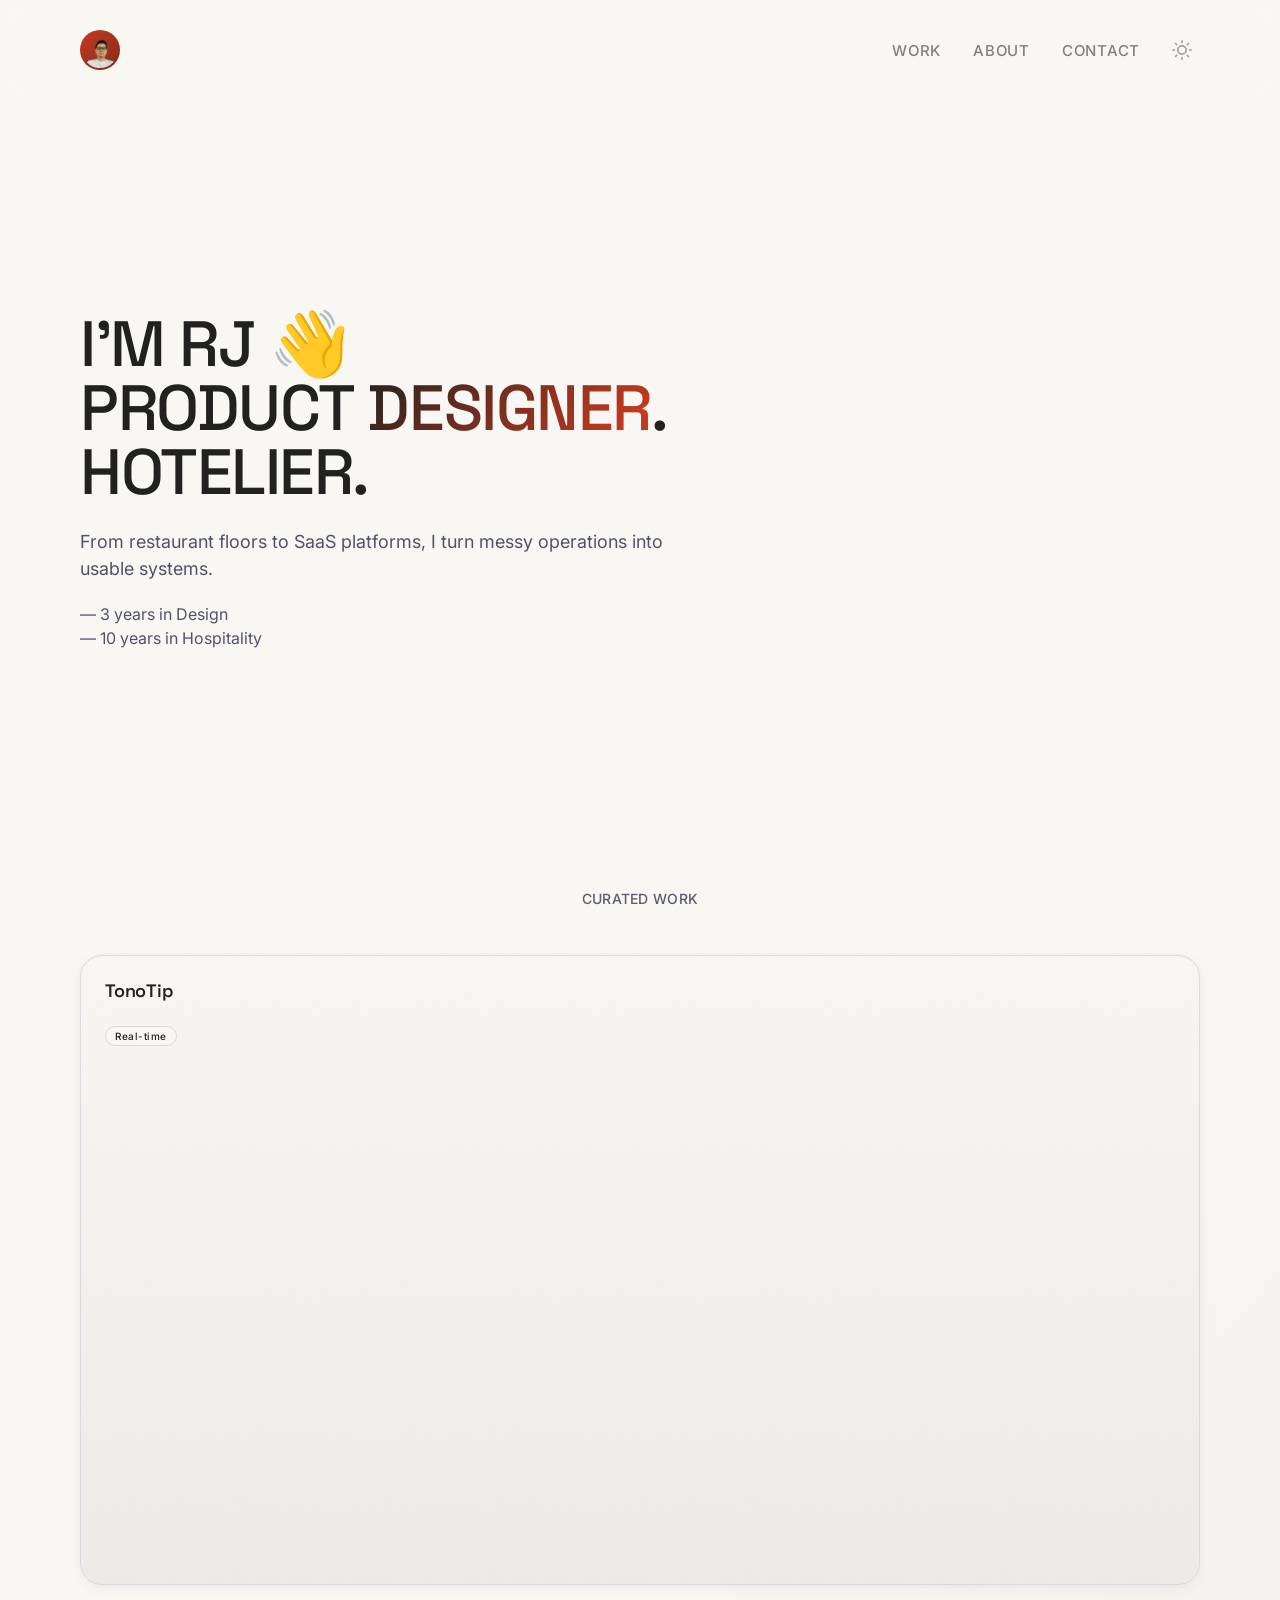
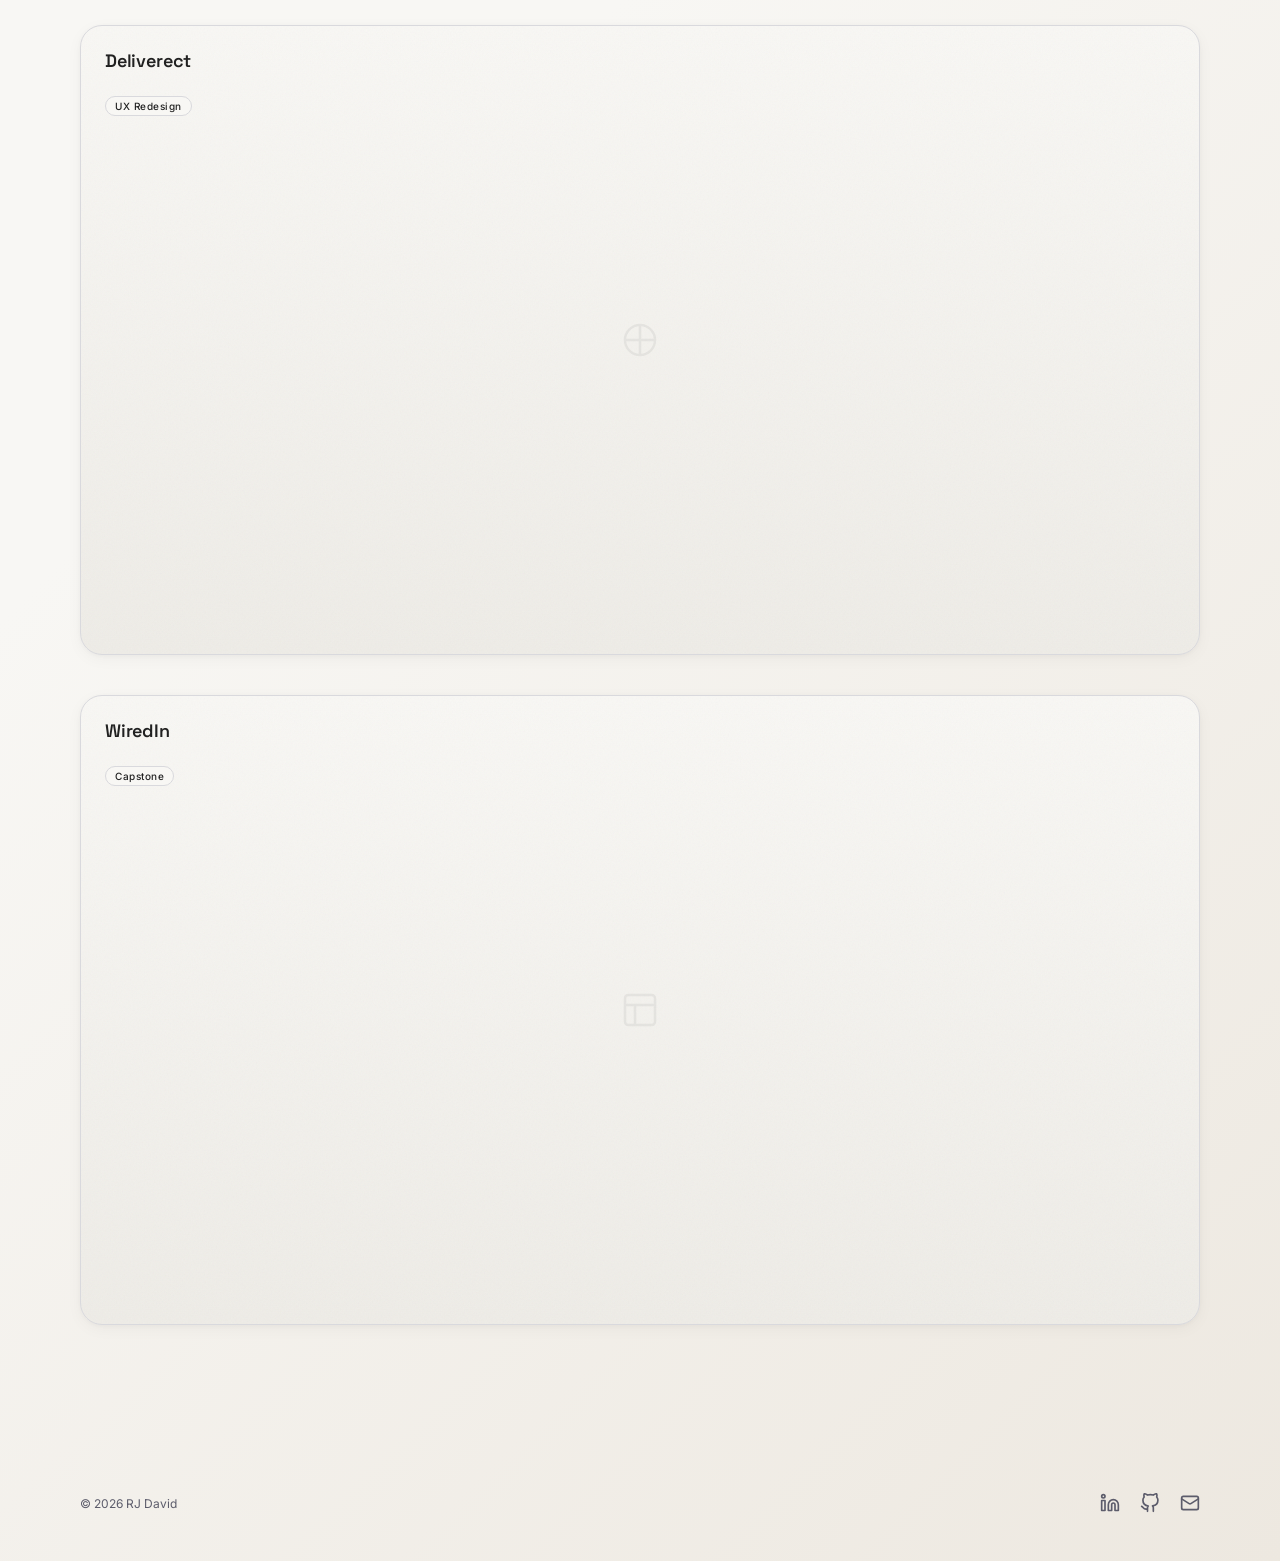
==== index.html @ 81f7de9e "Add hero supporting line, remove contact panel gradient" ====
<!doctype html>
<html lang="en">
<head>
  <meta charset="UTF-8">
  <meta name="viewport" content="width=device-width, initial-scale=1.0">
  <link rel="icon" href="favicon.svg" type="image/svg+xml">
  <title>RJ David — Product Designer</title>
  <link rel="preconnect" href="https://fonts.googleapis.com">
  <link href="https://fonts.googleapis.com/css2?family=Space+Grotesk:wght@400;500;700&family=Inter:wght@400;500;600&display=swap" rel="stylesheet">
  <link rel="stylesheet" href="styles.css">
</head>
<body>
  <div class="page-transition" id="pageTransition"></div>

  <nav>
    <a href="index.html" class="nav-avatar" aria-label="Home"><img src="Headshot2.png" alt="RJ David" class="avatar-img"></a>
    <div class="nav-right">
      <ul class="nav-links">
        <li><a href="#work">Work</a></li>
        <li><a href="about.html">About</a></li>
        <li><a href="contact.html">Contact</a></li>
      </ul>
      <button class="theme-toggle" aria-label="Toggle theme">
        <svg class="tt-sun" viewBox="0 0 24 24"><circle cx="12" cy="12" r="5"/><line x1="12" y1="1" x2="12" y2="3"/><line x1="12" y1="21" x2="12" y2="23"/><line x1="1" y1="12" x2="3" y2="12"/><line x1="21" y1="12" x2="23" y2="12"/><line x1="5.64" y1="5.64" x2="4.22" y2="4.22"/><line x1="18.36" y1="5.64" x2="19.78" y2="4.22"/><line x1="5.64" y1="18.36" x2="4.22" y2="19.78"/><line x1="18.36" y1="18.36" x2="19.78" y2="19.78"/></svg>
        <svg class="tt-moon" viewBox="0 0 24 24"><path d="M21 12.79A9 9 0 1 1 11.21 3 7 7 0 0 0 21 12.79z"/></svg>
      </button>
    </div>
  </nav>

  <section class="hero">
    <div class="hero-grid">
      <div class="hero-copy">
        <h1 class="hero-headline">I'm RJ 👋<br>Product <span class="anim-designer">Designer</span>.<br>Hotelier.</h1>
        <p class="hero-supporting">From restaurant floors to SaaS platforms, I turn messy operations into usable systems.</p>
        <p class="hero-sub">— 3 years in Design<br>— 10 years in Hospitality</p>
      </div>
    </div>
  </section>

  <section class="section" id="work">
    <div class="container">
      <p class="section-label reveal">Curated Work</p>
      <div class="projects-grid">
        <a href="tonotip.html" class="project-card">
          <div class="card-accent" style="background:#007aff;opacity:0"></div>
          <div class="card-image"></div>
          <div class="cs-content">
            <p class="cs-title">TonoTip</p>
            <p class="cs-desc">Real-time tipping system for restaurant staff. Digitized tip distribution for server assistants and bartenders.</p>
            <div class="cs-pills">
              <span class="cs-pill">Real-time</span>
            </div>
            <span class="card-stamp" style="color:#059669;border-color:#059669">🤖 Replaced manual calculations</span>
            <span class="card-stamp card-stamp-second">⚡ 3min shift setup</span>
            <span class="card-stamp" style="color:#c73a1d;border-color:#c73a1d">🔥 Used every shift</span>
          </div>
          <div class="cs-arrow">
            <svg viewBox="0 0 24 24"><line x1="7" y1="17" x2="17" y2="7"/><polyline points="7 7 17 7 17 17"/></svg>
          </div>
        </a>
        <a href="deliverect.html" class="project-card">
          <div class="card-accent" style="background:#c73a1d;opacity:0"></div>
          <div class="card-image"><svg viewBox="0 0 24 24" fill="none" stroke="currentColor" stroke-width="1.5"><path d="M12 3v18m-9-9h18"/><circle cx="12" cy="12" r="9"/></svg></div>
          <div class="cs-content">
            <p class="cs-title">Deliverect</p>
            <p class="cs-desc">Settings redesign for restaurant operators. Structured settings experience across multiple POS integrations.</p>
            <div class="cs-pills">
              <span class="cs-pill">UX Redesign</span>
            </div>
            <span class="card-stamp" style="color:#c73a1d;border-color:#c73a1d">⭐ +100% CSAT</span>
            <span class="card-stamp card-stamp-second">📐 40% fewer tickets</span>
          </div>
          <div class="cs-arrow">
            <svg viewBox="0 0 24 24"><line x1="7" y1="17" x2="17" y2="7"/><polyline points="7 7 17 7 17 17"/></svg>
          </div>
        </a>
        <a href="wiredin.html" class="project-card">
          <div class="card-accent" style="background:#003c33;opacity:0"></div>
          <div class="card-image"><svg viewBox="0 0 24 24" fill="none" stroke="currentColor" stroke-width="1.5"><rect x="3" y="3" width="18" height="18" rx="2"/><path d="M3 9h18M9 21V9"/></svg></div>
          <div class="cs-content">
            <p class="cs-title">WiredIn</p>
            <p class="cs-desc">Event planning platform for teams. Centralized planning across tasks, timelines, and stakeholders.</p>
            <div class="cs-pills">
              <span class="cs-pill">Capstone</span>
            </div>
            <span class="card-stamp" style="color:#c73a1d;border-color:#c73a1d">❤️ End-to-end design</span>
            <span class="card-stamp card-stamp-second">📅 60% faster planning</span>
          </div>
          <div class="cs-arrow">
            <svg viewBox="0 0 24 24"><line x1="7" y1="17" x2="17" y2="7"/><polyline points="7 7 17 7 17 17"/></svg>
          </div>
        </a>
      </div>
    </div>
  </section>

  <footer>
    <p class="footer-copy">© 2026 RJ David</p>
    <div class="footer-links">
      <a href="https://www.linkedin.com/in/rj-david/" target="_blank" aria-label="LinkedIn">
        <svg viewBox="0 0 24 24" fill="none" stroke="currentColor" stroke-width="2" stroke-linecap="round" stroke-linejoin="round"><path d="M16 8a6 6 0 0 1 6 6v7h-4v-7a2 2 0 0 0-2-2 2 2 0 0 0-2 2v7h-4v-7a6 6 0 0 1 6-6z"/><rect x="2" y="9" width="4" height="12"/><circle cx="4" cy="4" r="2"/></svg>
      </a>
      <a href="https://github.com/rjdavid23" target="_blank" aria-label="GitHub">
        <svg viewBox="0 0 24 24" fill="none" stroke="currentColor" stroke-width="2" stroke-linecap="round" stroke-linejoin="round"><path d="M9 19c-5 1.5-5-2.5-7-3m14 6v-3.87a3.37 3.37 0 0 0-.94-2.61c3.14-.35 6.44-1.54 6.44-7A5.44 5.44 0 0 0 20 4.77 5.07 5.07 0 0 0 19.91 1S18.73.65 16 2.48a13.38 13.38 0 0 0-7 0C6.27.65 5.09 1 5.09 1A5.07 5.07 0 0 0 5 4.77a5.44 5.44 0 0 0-1.5 3.78c0 5.42 3.3 6.61 6.44 7A3.37 3.37 0 0 0 9 18.13V22"/></svg>
      </a>
      <a href="mailto:rj.david@ymail.com" aria-label="Email">
        <svg viewBox="0 0 24 24" fill="none" stroke="currentColor" stroke-width="2" stroke-linecap="round" stroke-linejoin="round"><rect x="2" y="4" width="20" height="16" rx="2"/><path d="m22 7-8.97 5.7a1.94 1.94 0 0 1-2.06 0L2 7"/></svg>
      </a>
    </div>
  </footer>

  <script src="main.js"></script>
</body>
</html>
---- styles.css ----
*, *::before, *::after { box-sizing: border-box; margin: 0; padding: 0; }
:root {
  --primary: #17171c;
  --cohere-black: #0a0a0c;
  --ink: #212121;
  --canvas: #f8f7f4;
  --soft-stone: #eeece7;
  --pale-green: #edfce9;
  --hairline: #d9d9dd;
  --card-border: #f2f2f2;
  --muted: #5c5c6b;
  --slate: #525266;
  --body-muted: #4a4a5a;
  --coral: #c73a1d;
  --on-primary: #ffffff;
  --bg-gradient: linear-gradient(315deg, #ede8e0 0%, transparent 50%);
  --font-display: 'Space Grotesk', 'Inter', system-ui, sans-serif;
  --font-ui: 'Inter', system-ui, sans-serif;
}
[data-theme="dark"] {
  --primary: #e0e0e6;
  --ink: #e8e8ed;
  --canvas: #0d0d0f;
  --soft-stone: #1a1a1e;
  --pale-green: #0a1a14;
  --hairline: #2a2a2e;
  --card-border: #2a2a2e;
  --muted: #9c9cab;
  --slate: #8a8a9e;
  --body-muted: #a0a0b0;
  --coral: #ff5a3a;
  --on-primary: #0d0d0f;
  --bg-gradient: linear-gradient(315deg, #1a1a24 0%, transparent 50%);
}
html { scroll-behavior: smooth; }
body { font-family: var(--font-ui); background-color: var(--canvas); background-image: var(--bg-gradient); color: var(--ink); min-height: 100vh; -webkit-font-smoothing: antialiased; }
::selection { background: var(--primary); color: var(--on-primary); }
a { color: inherit; text-decoration: none; }

.page-transition { position: fixed; inset: 0; background: var(--cohere-black); z-index: 9999; transform: scaleY(0); transform-origin: center; pointer-events: none; }
.page-transition.active { animation: page-in 0.35s cubic-bezier(0.34, 1.56, 0.64, 1) forwards; }
@keyframes page-in { 0% { transform: scaleY(0); } 100% { transform: scaleY(1); } }
nav { position: fixed; top: 0; left: 0; right: 0; z-index: 100; height: 100px; display: flex; align-items: center; justify-content: space-between; padding: 0 80px; background: color-mix(in srgb, var(--canvas) 3%, transparent); backdrop-filter: blur(8px) saturate(180%); -webkit-backdrop-filter: blur(8px) saturate(180%); }
.nav-avatar { display: flex; align-items: center; justify-content: center; width: 40px; height: 40px; border-radius: 50%; background: linear-gradient(135deg, var(--coral), color-mix(in srgb, var(--coral) 60%, var(--primary))); line-height: 0; flex-shrink: 0; }
.avatar-img { width: 36px; height: 36px; border-radius: 50%; object-fit: cover; display: block; }
.nav-links { display: flex; gap: 32px; list-style: none; align-items: center; }
.nav-links a { font-size: 15px; font-weight: 500; color: var(--ink); opacity: 0.55; transition: opacity 0.2s; text-transform: uppercase; letter-spacing: 0.05em; }
.nav-links a:hover { opacity: 1; }
.nav-back { display: flex; align-items: center; gap: 8px; font-size: 14px; font-weight: 500; color: var(--muted); transition: color 0.2s; text-transform: uppercase; letter-spacing: 0.05em; }
.nav-back:hover { color: var(--ink); }
.nav-back svg { transition: transform 0.2s; }
.nav-back:hover svg { transform: translateX(-4px); }
.nav-right { display: flex; align-items: center; gap: 24px; margin-left: auto; }
.theme-toggle { display: flex; align-items: center; justify-content: center; width: 36px; height: 36px; border-radius: 50%; border: none; background: none; cursor: pointer; color: var(--ink); opacity: 0.4; transition: opacity 0.2s; flex-shrink: 0; position: relative; -webkit-tap-highlight-color: transparent; }
.theme-toggle:hover { opacity: 1; }
.theme-toggle:active { transform: scale(0.86); transition: transform 0.1s; }
.theme-toggle svg { position: absolute; width: 20px; height: 20px; stroke: currentColor; fill: none; stroke-width: 2; stroke-linecap: round; stroke-linejoin: round; }
.tt-sun { transition: opacity 0.4s ease, transform 0.5s cubic-bezier(0.34, 1.56, 0.64, 1); }
.tt-moon { transition: opacity 0.4s ease, transform 0.5s cubic-bezier(0.34, 1.56, 0.64, 1); }
.tt-sun { opacity: 1; transform: scale(1) rotate(0deg); }
.tt-moon { opacity: 0; transform: scale(0.4) rotate(90deg); }
[data-theme="dark"] .tt-sun { opacity: 0; transform: scale(0.4) rotate(-90deg); }
[data-theme="dark"] .tt-moon { opacity: 1; transform: scale(1) rotate(0deg); }

.hero { min-height: 90vh; display: flex; flex-direction: column; justify-content: flex-end; padding: 0 80px 80px; position: relative; }
.hero-grid { max-width: 1200px; }
.hero-copy { padding-bottom: 80px; text-align: left; }
.hero-headline { font-family: var(--font-display); font-size: clamp(40px, 6vw, 64px); font-weight: 500; line-height: 1; letter-spacing: -1.44px; text-transform: uppercase; }
.hero-sub { font-size: 16px; line-height: 1.5; color: var(--slate); margin-top: 20px; max-width: 560px; }
.hero-supporting { font-size: 18px; line-height: 1.5; color: var(--slate); margin-top: 24px; max-width: 600px; }
.anim-designer { background: linear-gradient(135deg, var(--ink) 0%, var(--coral) 50%, var(--ink) 100%); background-size: 200% auto; -webkit-background-clip: text; -webkit-text-fill-color: transparent; background-clip: text; animation: designer-shimmer 4s ease-in-out infinite; }
@keyframes designer-shimmer { 0%, 100% { background-position: 0% center; } 50% { background-position: 100% center; } }

.section { padding: 80px 80px 120px; scroll-margin-top: 100px; }
.section-label { font-size: 14px; font-weight: 500; color: var(--muted); text-transform: uppercase; letter-spacing: 0.28px; margin-bottom: 48px; text-align: center; }

.container { max-width: 1200px; margin: 0 auto; }

.projects-grid { display: grid; grid-template-columns: repeat(12, 1fr); gap: 40px; max-width: 1120px; margin: 0 auto; }
.project-card { grid-column: span 12; position: relative; border-radius: 22px; overflow: hidden; display: block; text-decoration: none; background: linear-gradient(180deg, var(--canvas) 0%, var(--soft-stone) 100%); border: 1.5px solid var(--hairline); aspect-ratio: 16 / 9; cursor: pointer; box-shadow: 0 4px 16px rgba(0,0,0,0.04), 0 1px 4px rgba(0,0,0,0.03); transition: transform 0.4s cubic-bezier(0.25, 0.46, 0.45, 0.94), box-shadow 0.4s ease; }
.project-card:hover { transform: translateY(-6px) rotate(-0.4deg); box-shadow: 0 20px 48px rgba(0,0,0,0.13); }
.project-card::before {
  content: '';
  position: absolute;
  inset: 0;
  background-image: url("data:image/svg+xml,%3Csvg viewBox='0 0 256 256' xmlns='http://www.w3.org/2000/svg'%3E%3Cfilter id='n'%3E%3CfeTurbulence type='fractalNoise' baseFrequency='0.65' numOctaves='3' stitchTiles='stitch'/%3E%3C/filter%3E%3Crect width='100%25' height='100%25' filter='url(%23n)'/%3E%3C/svg%3E");
  background-size: 256px 256px;
  opacity: 0.04;
  mix-blend-mode: multiply;
  pointer-events: none;
  z-index: 1;
}
.card-image { position: absolute; inset: 0; width: 100%; height: 100%; display: flex; align-items: center; justify-content: center; z-index: 0; }
.card-image svg { width: 40px; height: 40px; opacity: 0.06; color: var(--ink); }
.cs-content { position: absolute; top: 0; left: 0; right: 0; padding: 24px; z-index: 2; }
.cs-pills { display: flex; gap: 6px; flex-wrap: wrap; margin-bottom: 14px; }
.cs-pill { font-family: var(--font-ui); font-size: 10px; font-weight: 500; letter-spacing: 0.05em; padding: 3px 9px; border-radius: 20px; }
.cs-pill:first-child { background: var(--canvas); color: var(--ink); border: 1px solid var(--hairline); }
.cs-pill:not(:first-child) { background: var(--soft-stone); color: var(--slate); border: 1px solid var(--card-border); }
.cs-title { font-family: var(--font-display); font-size: 18px; font-weight: 600; color: var(--ink); line-height: 1.2; letter-spacing: -0.01em; margin-bottom: 10px; }
.cs-desc { font-family: var(--font-ui); font-size: 12px; font-weight: 400; color: var(--body-muted); line-height: 1.55; max-width: 92%; max-height: 0; overflow: hidden; opacity: 0; transition: max-height 0.4s ease, opacity 0.35s ease 0.05s; margin-bottom: 14px; }
.project-card:hover .cs-desc { max-height: 80px; opacity: 1; }
.cs-arrow { position: absolute; bottom: 18px; right: 18px; z-index: 2; width: 32px; height: 32px; border-radius: 50%; background: var(--canvas); border: 1px solid var(--hairline); display: flex; align-items: center; justify-content: center; opacity: 0; transform: scale(0.8) translateY(4px); transition: opacity 0.3s ease 0.1s, transform 0.3s ease 0.1s; }
.cs-arrow svg { width: 14px; height: 14px; stroke: var(--ink); fill: none; stroke-width: 2; stroke-linecap: round; stroke-linejoin: round; }
.project-card:hover .cs-arrow { opacity: 1; transform: scale(1) translateY(0); }

/* ═══ DINER HOVER EFFECTS ═══ */
.card-stamp {
  font-size: 13px; font-weight: 700; letter-spacing: 2px;
  text-transform: uppercase; padding: 4px 10px; border-radius: 3px;
  opacity: 0; pointer-events: none; display: block;
  border: 2px solid;
  font-family: var(--font-display);
  width: fit-content;
}
.card-stamp + .card-stamp {
  margin-top: 10px;
}
.project-card:hover .card-stamp {
  animation: slamStamp 0.5s cubic-bezier(0.22,1,0.36,1) forwards;
}
.project-card:hover .card-stamp + .card-stamp {
  animation-delay: 0.5s;
}
.project-card:hover .card-stamp + .card-stamp + .card-stamp {
  animation-delay: 1s;
}
.card-stamp-second {
  color: #007aff;
  border-color: #007aff;
}

@keyframes slamStamp {
  0% { transform: scale(3); opacity: 0; }
  50% { transform: scale(0.9); opacity: 1; }
  100% { transform: scale(1); opacity: 0.85; }
}

.card-accent {
  position: absolute; top: 0; left: 0;
  width: 5px; height: 100%;
  opacity: 0; z-index: 2;
  transition: opacity 0.35s ease;
  border-radius: 0 3px 3px 0;
}
.project-card:hover .card-accent { opacity: 1; }

.project-card:hover .cs-pill:first-child {
  animation: neonFlicker 0.8s ease-in-out 1;
}
@keyframes neonFlicker {
  0%, 100% { opacity: 1; }
  10% { opacity: 0.3; }
  20% { opacity: 1; text-shadow: 0 0 8px currentColor; }
  30% { opacity: 0.5; }
  50% { opacity: 1; text-shadow: 0 0 6px currentColor; }
  70% { opacity: 1; text-shadow: 0 0 12px currentColor; }
  90% { opacity: 0.4; }
}



.project-hero { padding: 120px 48px 64px; max-width: 1200px; margin: 0 auto; }
.eyebrow { font-size: 14px; font-weight: 500; color: var(--coral); text-transform: uppercase; letter-spacing: 0.28px; margin-bottom: 16px; }
.project-title { font-family: var(--font-display); font-size: clamp(40px, 5vw, 72px); font-weight: 500; line-height: 0.95; letter-spacing: -1.44px; }
.project-subtitle { font-size: 17px; color: var(--slate); max-width: 600px; margin-top: 20px; line-height: 1.6; }
.project-meta { display: flex; gap: 48px; margin-top: 48px; padding-top: 32px; border-top: 1px solid var(--hairline); }
.meta-item label { font-size: 11px; font-weight: 500; text-transform: uppercase; letter-spacing: 0.28px; color: var(--muted); display: block; margin-bottom: 4px; }
.meta-item span { font-size: 14px; font-weight: 500; }

.section-content { padding: 80px 48px; max-width: 1100px; margin: 0 auto; }
.content-block { display: grid; grid-template-columns: 1fr 2fr; gap: 48px; margin-bottom: 64px; }
.content-block .label { font-size: 14px; font-weight: 600; padding-top: 2px; }
.content-block p { font-size: 16px; line-height: 1.7; color: var(--body-muted); }
.content-block strong { color: var(--ink); font-weight: 500; }

.highlight-list { list-style: none; display: flex; flex-direction: column; gap: 12px; }
.highlight-list li { font-size: 15px; line-height: 1.6; color: var(--body-muted); padding-left: 20px; position: relative; }
.highlight-list li::before { content: ''; position: absolute; left: 0; top: 8px; width: 6px; height: 6px; background: var(--primary); border-radius: 50%; }

.screens-grid { display: grid; grid-template-columns: repeat(3, 1fr); gap: 8px; margin: 32px 0; }
.screens-grid.four-col { grid-template-columns: repeat(4, 1fr); }
.screen-card { aspect-ratio: 16/10; background: var(--soft-stone); border: 1px solid var(--card-border); display: flex; align-items: center; justify-content: center; color: var(--muted); font-size: 14px; font-weight: 500; transition: border-color 0.3s; }
.screen-card:hover { border-color: var(--ink); }

.comparison { display: grid; grid-template-columns: 1fr 1fr; gap: 8px; margin: 32px 0; }
.comparison-col { border: 1px solid var(--hairline); padding: 32px; border-radius: 8px; }
.comparison-col h3 { font-size: 12px; font-weight: 600; text-transform: uppercase; letter-spacing: 0.28px; margin-bottom: 16px; }
.comparison-col.before h3 { color: var(--muted); }
.comparison-col.after h3 { color: var(--ink); }
.comparison-col ul { list-style: none; display: flex; flex-direction: column; gap: 10px; }
.comparison-col li { font-size: 14px; color: var(--body-muted); line-height: 1.5; padding-left: 16px; position: relative; }
.comparison-col li::before { content: '\2014'; position: absolute; left: 0; color: var(--muted); }

.impact-grid { display: grid; grid-template-columns: repeat(4, 1fr); gap: 8px; margin: 32px 0; }
.impact-grid.three-col { grid-template-columns: repeat(3, 1fr); }
.impact-item { background: var(--soft-stone); padding: 32px 24px; text-align: center; }
.impact-item .number { font-size: 28px; font-weight: 700; color: var(--ink); margin-bottom: 4px; }
.impact-item .label { font-size: 12px; font-weight: 500; color: var(--muted); text-transform: uppercase; letter-spacing: 0.03em; }

.key-moment { background: var(--pale-green); border-left: 3px solid var(--primary); padding: 28px 32px; margin: 40px 0; }
.key-moment p { font-size: 17px; line-height: 1.6; color: var(--ink); font-style: italic; }

.nav-bottom { display: flex; justify-content: space-between; align-items: center; padding: 32px 48px; border-top: 1px solid var(--hairline); max-width: 1200px; margin: 0 auto; }
.nav-bottom a { font-size: 14px; font-weight: 500; color: var(--muted); transition: color 0.2s; }
.nav-bottom a:hover { color: var(--ink); }

footer { padding: 48px 80px; display: flex; align-items: center; justify-content: space-between; background: transparent; }
.footer-copy { font-size: 12px; font-weight: 400; color: var(--muted); }
.footer-links { display: flex; align-items: center; gap: 20px; }
.footer-links a { font-size: 14px; font-weight: 400; color: var(--muted); transition: color 0.2s; display: flex; }
.footer-links a:hover { color: var(--ink); }
.footer-links svg { width: 20px; height: 20px; }

.about-page { padding: 140px 48px 100px; max-width: 1200px; margin: 0 auto; }
.about-page-inner { max-width: 720px; }
.about-headline { font-family: var(--font-display); font-size: clamp(40px, 6vw, 64px); font-weight: 500; line-height: 0.95; letter-spacing: -1.44px; margin: 16px 0 32px; }
.about-body p { font-size: 18px; line-height: 1.6; color: var(--slate); margin-bottom: 20px; }

.contact-page { min-height: 100vh; padding: 140px 80px 80px; }
.contact-hero { max-width: 1200px; margin: 0 auto; display: grid; grid-template-columns: minmax(280px, 0.85fr) minmax(520px, 1.15fr); gap: 48px; align-items: center; }
.contact-copy { position: relative; }
.contact-title { font-family: var(--font-display); font-size: clamp(44px, 6vw, 76px); font-weight: 500; line-height: 0.92; letter-spacing: -1.8px; max-width: 640px; }
.contact-subtitle { font-size: 17px; line-height: 1.7; color: var(--slate); max-width: 560px; margin-top: 28px; }
.contact-actions { display: flex; flex-wrap: wrap; gap: 12px; margin-top: 32px; }
.contact-action-primary, .contact-action-secondary { display: inline-flex; align-items: center; justify-content: center; min-height: 44px; padding: 0 18px; border-radius: 999px; font-size: 13px; font-weight: 700; letter-spacing: 0.05em; text-transform: uppercase; transition: transform 0.2s, background 0.2s, color 0.2s, border-color 0.2s; }
.contact-action-primary { background: var(--ink); color: var(--canvas); border: 1px solid var(--ink); }
.contact-action-secondary { color: var(--ink); border: 1px solid var(--hairline); }
.contact-action-primary:hover, .contact-action-secondary:hover { transform: translateY(-2px); }
.contact-action-secondary:hover { border-color: var(--ink); }
.contact-panel { position: relative; min-width: 0; padding: 12px; border: 1px solid var(--hairline); border-radius: 28px; background: color-mix(in srgb, var(--canvas) 82%, transparent); box-shadow: 0 24px 80px rgba(0,0,0,0.09), 0 2px 10px rgba(0,0,0,0.04); overflow: hidden; }

.contact-panel-header { position: relative; z-index: 1; display: flex; justify-content: space-between; gap: 16px; padding: 12px 14px 18px; color: var(--muted); font-size: 12px; font-weight: 700; letter-spacing: 0.06em; text-transform: uppercase; }
.calendly-inline-widget { position: relative; z-index: 1; min-width: 320px; height: 700px; border-radius: 18px; overflow: hidden; background: var(--canvas); }

[data-theme="dark"] .contact-panel { box-shadow: 0 24px 80px rgba(0,0,0,0.45), inset 0 1px 0 rgba(255,255,255,0.05); }
[data-theme="dark"] .contact-action-primary { background: var(--ink); color: var(--canvas); }
[data-theme="dark"] .calendly-inline-widget { background: var(--soft-stone); }

.reveal { opacity: 0; transform: translateY(20px); transition: all 0.6s cubic-bezier(0.16, 1, 0.3, 1); }
.reveal.visible { opacity: 1; transform: translateY(0); }

/* ═══ SIDEBAR NAV ═══ */
.sidebar {
  position: fixed;
  top: 120px;
  left: 80px;
  width: 180px;
  background: color-mix(in srgb, var(--canvas) 65%, transparent);
  backdrop-filter: blur(20px) saturate(180%);
  -webkit-backdrop-filter: blur(20px) saturate(180%);
  border-radius: 14px;
  border: 1px solid color-mix(in srgb, var(--hairline) 60%, transparent);
  box-shadow: 0 8px 32px rgba(0,0,0,0.06), 0 1px 4px rgba(0,0,0,0.04);
  z-index: 50;
  display: flex;
  flex-direction: column;
  padding: 8px 0;
}
.sidebar-tabs {
  display: flex;
  flex-direction: column;
  gap: 4px;
  padding: 0 8px;
}
.tab-item {
  display: flex;
  align-items: center;
  gap: 10px;
  padding: 10px 12px;
  border: none;
  background: none;
  cursor: pointer;
  font-family: var(--font-ui);
  font-size: 13px;
  font-weight: 700;
  letter-spacing: 0.06em;
  text-transform: uppercase;
  color: var(--muted);
  transition: color 0.3s, background 0.2s;
  width: 100%;
  text-align: left;
  border-radius: 8px;
  -webkit-tap-highlight-color: transparent;
}
.tab-item:hover {
  color: var(--ink);
  background: var(--soft-stone);
}
.tab-item.active {
  color: var(--ink);
  background: var(--soft-stone);
}
.tab-dot {
  width: 6px;
  height: 6px;
  border-radius: 50%;
  background: transparent;
  flex-shrink: 0;
  transition: background 0.2s, opacity 0.2s;
  opacity: 0;
}
.tab-item.active .tab-dot {
  background: var(--coral);
  opacity: 1;
}

/* ═══ HAMBURGER ═══ */
.hamburger {
  display: none;
  position: fixed;
  top: 20px;
  right: 20px;
  z-index: 110;
  width: 36px;
  height: 36px;
  background: none;
  border: none;
  cursor: pointer;
  flex-direction: column;
  justify-content: center;
  align-items: center;
  gap: 5px;
  padding: 6px;
  -webkit-tap-highlight-color: transparent;
}
.hamburger span {
  display: block;
  width: 20px;
  height: 2px;
  background: var(--ink);
  border-radius: 2px;
  transition: transform 0.3s cubic-bezier(0.16, 1, 0.3, 1), opacity 0.2s;
  transform-origin: center;
}
.hamburger.open span:nth-child(1) {
  transform: translateY(7px) rotate(45deg);
}
.hamburger.open span:nth-child(2) {
  opacity: 0;
}
.hamburger.open span:nth-child(3) {
  transform: translateY(-7px) rotate(-45deg);
}

/* ═══ SIDEBAR OVERLAY ═══ */
.sidebar-overlay {
  display: none;
  position: fixed;
  inset: 0;
  background: rgba(0, 0, 0, 0.3);
  z-index: 49;
  opacity: 0;
  transition: opacity 0.3s;
  pointer-events: none;
}
.sidebar-overlay.open {
  opacity: 1;
  pointer-events: auto;
}

/* ═══ ABOUT CONTENT LAYOUT ═══ */
.about-content {
  margin-left: 284px;
}
.about-section {
  min-height: 100vh;
  display: flex;
  align-items: center;
  padding: 120px 80px;
  scroll-margin-top: 100px;
  opacity: 0.25;
  transition: opacity 0.35s cubic-bezier(0.16, 1, 0.3, 1);
}
.about-section.active {
  opacity: 1;
}
.about-section-inner {
  max-width: 960px;
  width: 100%;
  margin: 0 auto;
}
.section-headline {
  font-family: var(--font-display);
  font-size: clamp(40px, 6vw, 64px);
  font-weight: 500;
  line-height: 0.95;
  letter-spacing: -1.44px;
  margin: 16px 0 32px;
}

.expertise-pills {
  display: flex;
  flex-wrap: wrap;
  gap: 8px;
  margin: 28px 0 40px;
}
.expertise-pill {
  display: inline-flex;
  align-items: center;
  gap: 6px;
  min-height: 32px;
  padding: 0 11px;
  border: 1px solid var(--hairline);
  border-radius: 999px;
  background: color-mix(in srgb, var(--canvas) 72%, transparent);
  color: var(--ink);
  font-size: 11px;
  font-weight: 700;
  letter-spacing: 0.06em;
  text-transform: uppercase;
}
.expertise-pill-icon {
  width: 15px;
  height: 15px;
  flex-shrink: 0;
  fill: none;
  stroke: currentColor;
  stroke-width: 1.8;
  stroke-linecap: round;
  stroke-linejoin: round;
  opacity: 0.8;
}
.experience-stack {
  display: grid;
  gap: 18px;
  margin-top: 22px;
}
.experience-card,
.hospitality-card {
  border: 1px solid var(--hairline);
  border-radius: 18px;
  background: color-mix(in srgb, var(--canvas) 70%, transparent);
  padding: 24px;
}
.experience-topline {
  display: flex;
  align-items: flex-start;
  justify-content: space-between;
  gap: 24px;
  margin-bottom: 14px;
}
.experience-card h3,
.hospitality-card h3 {
  font-family: var(--font-display);
  font-size: 22px;
  font-weight: 600;
  line-height: 1.05;
  letter-spacing: -0.02em;
  color: var(--ink);
}
.experience-role {
  margin-top: 6px;
  font-size: 13px !important;
  line-height: 1.4 !important;
  color: var(--muted) !important;
  font-weight: 600;
}
.experience-date {
  flex-shrink: 0;
  color: var(--coral);
  font-size: 11px;
  font-weight: 800;
  letter-spacing: 0.06em;
  text-transform: uppercase;
  padding-top: 4px;
}
.experience-card > p,
.hospitality-card > p {
  font-size: 15px;
  line-height: 1.65;
  color: var(--body-muted);
}
.hospitality-card > p + p {
  margin-top: 12px;
}
.hospitality-card strong {
  color: var(--ink);
  font-weight: 700;
}
.hospitality-card {
  margin-top: 16px;
  margin-bottom: 22px;
  border-color: color-mix(in srgb, var(--coral) 35%, var(--hairline));
  background: linear-gradient(135deg, color-mix(in srgb, var(--coral) 8%, transparent), color-mix(in srgb, var(--canvas) 76%, transparent));
}
.experience-kicker {
  margin-bottom: 8px;
  color: var(--coral) !important;
  font-size: 11px !important;
  font-weight: 800;
  letter-spacing: 0.08em;
  line-height: 1.2 !important;
  text-transform: uppercase;
}

[data-theme="dark"] .expertise-pill,
[data-theme="dark"] .experience-card,
[data-theme="dark"] .hospitality-card {
  background: color-mix(in srgb, var(--soft-stone) 72%, transparent);
}

[data-theme="dark"] .project-card { box-shadow: 0 4px 16px rgba(0,0,0,0.25), 0 1px 4px rgba(0,0,0,0.15); }
[data-theme="dark"] .project-card:hover { box-shadow: 0 24px 64px rgba(255,255,255,0.06), 0 8px 24px rgba(255,255,255,0.03), inset 0 1px 0 rgba(255,255,255,0.06); filter: brightness(1.15); }
[data-theme="dark"] .project-card::before {
  mix-blend-mode: screen;
  opacity: 0.06;
}

/* ═══ HOBBY GRID ═══ */
.about-section-inner--wide {
  max-width: 960px;
}
.hobby-grid-wrapper {
  display: flex;
  gap: 40px;
  align-items: flex-start;
}
.hobby-photo-grid {
  display: flex;
  gap: 8px;
  flex-shrink: 0;
}
.hobby-col {
  display: flex;
  flex-direction: column;
  gap: 8px;
}
.hobby-col--offset1 {
  margin-top: 48px;
}
.hobby-col--offset2 {
  margin-top: 22px;
}
.hobby-card {
  border-radius: 12px;
  overflow: hidden;
  cursor: pointer;
  flex-shrink: 0;
  transition: opacity 0.4s ease;
  width: 130px;
  height: 140px;
}
.hobby-col--offset1 .hobby-card {
  width: 146px;
  height: 156px;
}
.hobby-col--offset2 .hobby-card {
  width: 136px;
  height: 146px;
}
.hobby-img {
  display: block;
  width: 100%;
  height: 100%;
  object-fit: cover;
  filter: grayscale(1) brightness(0.77);
  transition: filter 0.5s ease;
}
.hobby-card.is-hovered .hobby-img {
  filter: grayscale(0) brightness(1);
}
.hobby-card.is-dimmed {
  opacity: 0.6;
}

.hobby-list {
  display: flex;
  flex-direction: column;
  gap: 20px;
  padding-top: 4px;
  flex: 1;
  min-width: 0;
}
.hobby-row {
  display: flex;
  align-items: flex-start;
  gap: 12px;
  cursor: pointer;
  transition: opacity 0.3s ease;
}
.hobby-row.is-dimmed {
  opacity: 0.5;
}
.hobby-dot {
  width: 16px;
  height: 12px;
  border-radius: 5px;
  flex-shrink: 0;
  background: var(--muted);
  opacity: 0.25;
  transition: all 0.3s ease;
  margin-top: 4px;
}
.hobby-row.is-hovered .hobby-dot {
  background: var(--coral);
  opacity: 1;
  width: 20px;
}
.hobby-row-text {
  display: flex;
  flex-direction: column;
  gap: 2px;
}
.hobby-name {
  font-family: var(--font-display);
  font-size: 20px;
  font-weight: 600;
  line-height: 1.1;
  letter-spacing: -0.01em;
  color: var(--ink);
  transition: color 0.3s ease;
}
.hobby-desc {
  font-size: 13px;
  line-height: 1.4;
  color: var(--body-muted);
  font-weight: 400;
}

[data-theme="dark"] .hobby-card.is-hovered .hobby-img {
  filter: grayscale(0) brightness(1.15);
}

/* ═══ TOOL GRID ═══ */
.tool-grid {
  display: flex;
  flex-wrap: wrap;
  gap: 16px;
  margin-top: 32px;
}
.tool-card {
  display: flex;
  flex-direction: row;
  align-items: center;
  gap: 16px;
  width: 280px;
  height: 88px;
  padding: 0 20px;
  border-radius: 12px;
  background: transparent;
  font-size: 16px;
  font-weight: 600;
  color: var(--ink);
  transition: all 0.25s ease;
  cursor: default;
  text-align: center;
}
.tool-card:hover {
  transform: translateY(-6px) rotate(-0.4deg);
  box-shadow: 0 20px 48px rgba(0,0,0,0.13);
}
.tool-icon-bg {
  width: 64px;
  height: 64px;
  border-radius: 14px;
  display: flex;
  align-items: center;
  justify-content: center;
  flex-shrink: 0;
}
.tool-icon {
  width: 40px;
  height: 40px;
  flex-shrink: 0;
  display: block;
}
.tool-card:hover .tool-icon-bg {
  filter: brightness(1.15);
}

[data-theme="dark"] .tool-card:hover {
  box-shadow: 0 24px 64px rgba(255,255,255,0.06), 0 8px 24px rgba(255,255,255,0.03), inset 0 1px 0 rgba(255,255,255,0.06);
  filter: brightness(1.15);
}
[data-theme="dark"] .tool-card:hover .tool-icon-bg {
  filter: brightness(1.3);
}

@media (max-width: 768px) {
  .tool-grid {
    gap: 12px;
    justify-content: center;
  }
  .tool-card {
    width: 220px;
    height: 72px;
    font-size: 14px;
    gap: 12px;
    padding: 0 16px;
  }
  .tool-icon-bg {
    width: 48px;
    height: 48px;
    border-radius: 11px;
  }
  .tool-icon {
    width: 30px;
    height: 30px;
  }
}

@media (max-width: 480px) {
  .tool-grid {
    gap: 10px;
    justify-content: center;
  }
  .tool-card {
    width: 180px;
    height: 64px;
    font-size: 13px;
    gap: 10px;
    padding: 0 12px;
  }
  .tool-icon-bg {
    width: 40px;
    height: 40px;
    border-radius: 9px;
  }
  .tool-icon {
    width: 24px;
    height: 24px;
  }
  .tool-icon {
    width: 60px;
    height: 60px;
  }
}

@media (max-width: 1024px) {
  .hero-headline { font-size: clamp(48px, 6vw, 72px); }
  .impact-grid, .impact-grid.three-col { grid-template-columns: repeat(2, 1fr); }
}

@media (max-width: 768px) {
  nav { padding: 0 24px; }
  .nav-links { gap: 12px; }
  .nav-links a { font-size: 13px; }
  .announcement-bar { padding: 8px 24px; font-size: 11px; }
  .hero { padding: 0 24px 60px; }
  .hero-copy { padding-bottom: 40px; }
  .hero-headline { font-size: clamp(40px, 12vw, 56px); letter-spacing: -1.2px; }
  .hero-sub { max-width: 100%; }
  .section { padding: 80px 24px; }
  .section-label { margin-bottom: 32px; }
  .about-page { padding: 120px 24px 80px; }
  .about-body p { font-size: 17px; }
  .contact-page { padding: 120px 24px 56px; }
  .contact-hero { grid-template-columns: 1fr; gap: 32px; }
  .contact-title { font-size: clamp(40px, 12vw, 58px); letter-spacing: -1.2px; }
  .contact-subtitle { font-size: 16px; margin-top: 22px; }
  .contact-panel { border-radius: 22px; padding: 8px; }
  .contact-panel-header { padding: 10px 10px 14px; }
  .calendly-inline-widget { min-width: 0; height: 680px; border-radius: 16px; }
  footer { flex-direction: column; gap: 16px; text-align: center; padding: 24px 24px; }
  .project-hero { padding: 100px 24px 48px; }
  .project-title { font-size: clamp(32px, 8vw, 40px); }
  .project-subtitle { max-width: 100%; }
  .section-content { padding: 48px 24px; }
  .content-block { grid-template-columns: 1fr; gap: 12px; margin-bottom: 40px; }
  .screens-grid, .screens-grid.four-col { grid-template-columns: 1fr; }
  .comparison { grid-template-columns: 1fr; }
  .impact-grid, .impact-grid.three-col { grid-template-columns: repeat(2, 1fr); }
  .project-meta { flex-wrap: wrap; gap: 24px; }
  .nav-bottom { flex-direction: column; gap: 16px; text-align: center; padding: 24px; }
  .projects-grid { gap: 20px; }
  .cs-content { padding: 16px 20px 24px; }
  .cs-title { font-size: 16px; }
}

@media (max-width: 480px) {
  nav { padding: 0 16px; }
  .nav-links { gap: 8px; }
  .nav-links a { font-size: 11px; }
  .hero { padding: 0 16px 48px; }
  .hero-headline { font-size: clamp(32px, 14vw, 40px); }
  .hero-sub { font-size: 15px; }
  .section { padding: 60px 16px; }
  .about-page { padding: 100px 16px 60px; }
  .about-body p { font-size: 16px; }
  .contact-page { padding: 104px 16px 40px; }
  .contact-title { font-size: clamp(36px, 13vw, 46px); }
  .contact-actions { flex-direction: column; align-items: stretch; }
  .contact-action-primary, .contact-action-secondary { width: 100%; }
  .contact-panel-header { flex-direction: column; gap: 4px; }
  .calendly-inline-widget { height: 650px; }
  .project-hero { padding: 80px 16px 32px; }
  .section-content { padding: 32px 16px; }
  .impact-grid, .impact-grid.three-col { grid-template-columns: 1fr; }
  .nav-bottom { padding: 16px; }
  .nav-bottom a { font-size: 13px; }
  .projects-grid { gap: 16px; }
  footer { padding: 24px 16px; }
  .cs-content { padding: 12px 16px 24px; }
  .cs-title { font-size: 15px; }
}

/* ═══ SIDEBAR RESPONSIVE ═══ */
@media (max-width: 768px) {
  .sidebar {
    top: 0;
    left: 0;
    height: 100vh;
    border-radius: 0;
    box-shadow: none;
    padding: 100px 0 24px;
    transform: translateX(-100%);
    transition: transform 0.4s cubic-bezier(0.16, 1, 0.3, 1);
  }
  .sidebar.open {
    transform: translateX(0);
  }
  .sidebar-overlay {
    display: block;
  }
  .hamburger {
    display: flex;
  }
  .about-content {
    margin-left: 0;
  }
  .about-section {
    padding: 100px 24px 80px;
    min-height: 90vh;
  }
  #expertise.about-section {
    align-items: flex-start;
  }
  .expertise-pills {
    gap: 8px;
    margin: 24px 0 32px;
  }
  .expertise-pill {
    min-height: 32px;
    padding: 0 12px;
    font-size: 11px;
  }
  .experience-card,
  .hospitality-card {
    padding: 20px;
    border-radius: 16px;
  }
  .experience-topline {
    flex-direction: column;
    gap: 8px;
  }
  .experience-date {
    padding-top: 0;
  }
  .experience-card h3,
  .hospitality-card h3 {
    font-size: 20px;
  }
  .hobby-grid-wrapper {
    flex-direction: column;
    gap: 32px;
  }
  .hobby-photo-grid {
    overflow-x: auto;
    padding-bottom: 4px;
    -webkit-overflow-scrolling: touch;
  }
  .hobby-card,
  .hobby-col--offset1 .hobby-card,
  .hobby-col--offset2 .hobby-card {
    width: 100px;
    height: 110px;
  }
  .hobby-col--offset1 {
    margin-top: 32px;
  }
  .hobby-col--offset2 {
    margin-top: 14px;
  }
  .hobby-name {
    font-size: 17px;
  }
}
@media (max-width: 480px) {
  .about-section {
    padding: 80px 16px 60px;
  }
  .experience-card,
  .hospitality-card {
    padding: 18px;
  }
  .experience-card > p,
  .hospitality-card > p {
    font-size: 14px;
  }
  .hobby-card,
  .hobby-col--offset1 .hobby-card,
  .hobby-col--offset2 .hobby-card {
    width: 80px;
    height: 90px;
  }
  .hobby-col--offset1 {
    margin-top: 24px;
  }
  .hobby-col--offset2 {
    margin-top: 10px;
  }
  .hobby-name {
    font-size: 15px;
  }
  .hobby-desc {
    font-size: 11px;
  }
  .hobby-list {
    gap: 16px;
  }
}
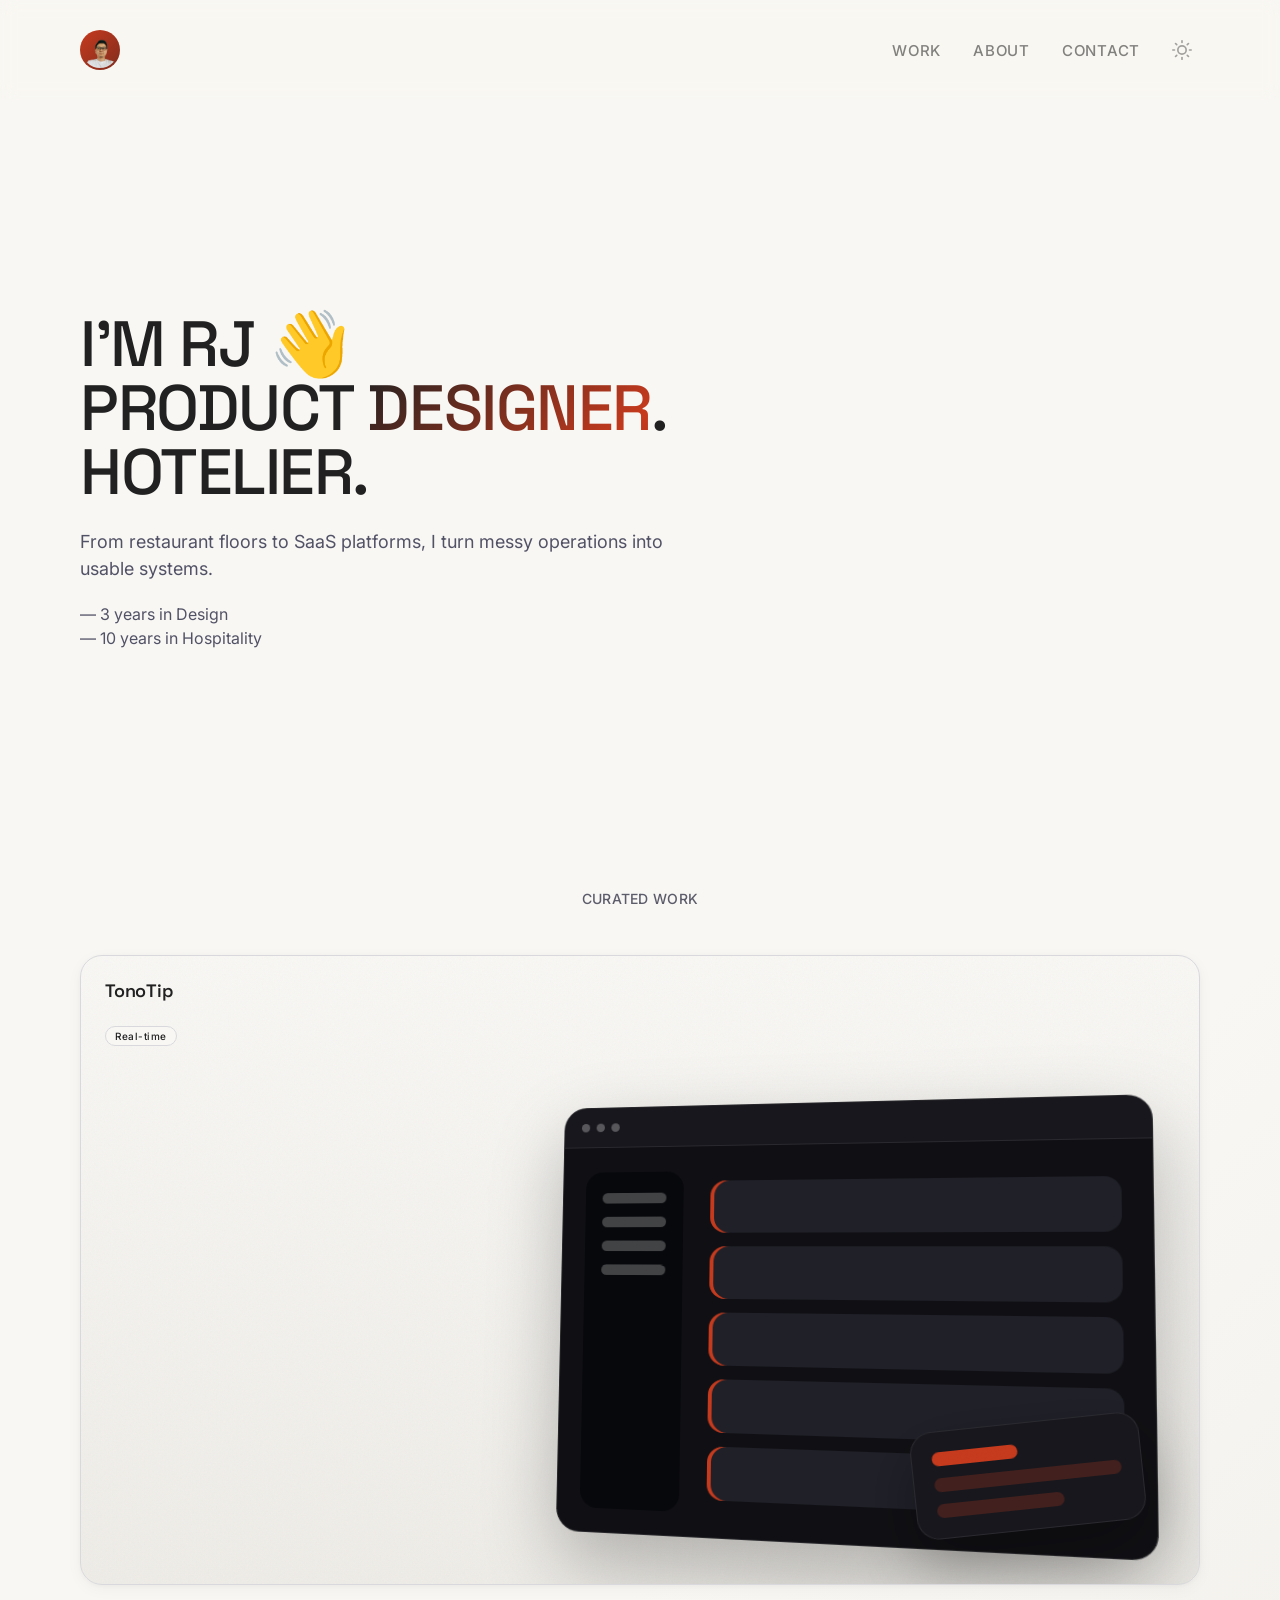
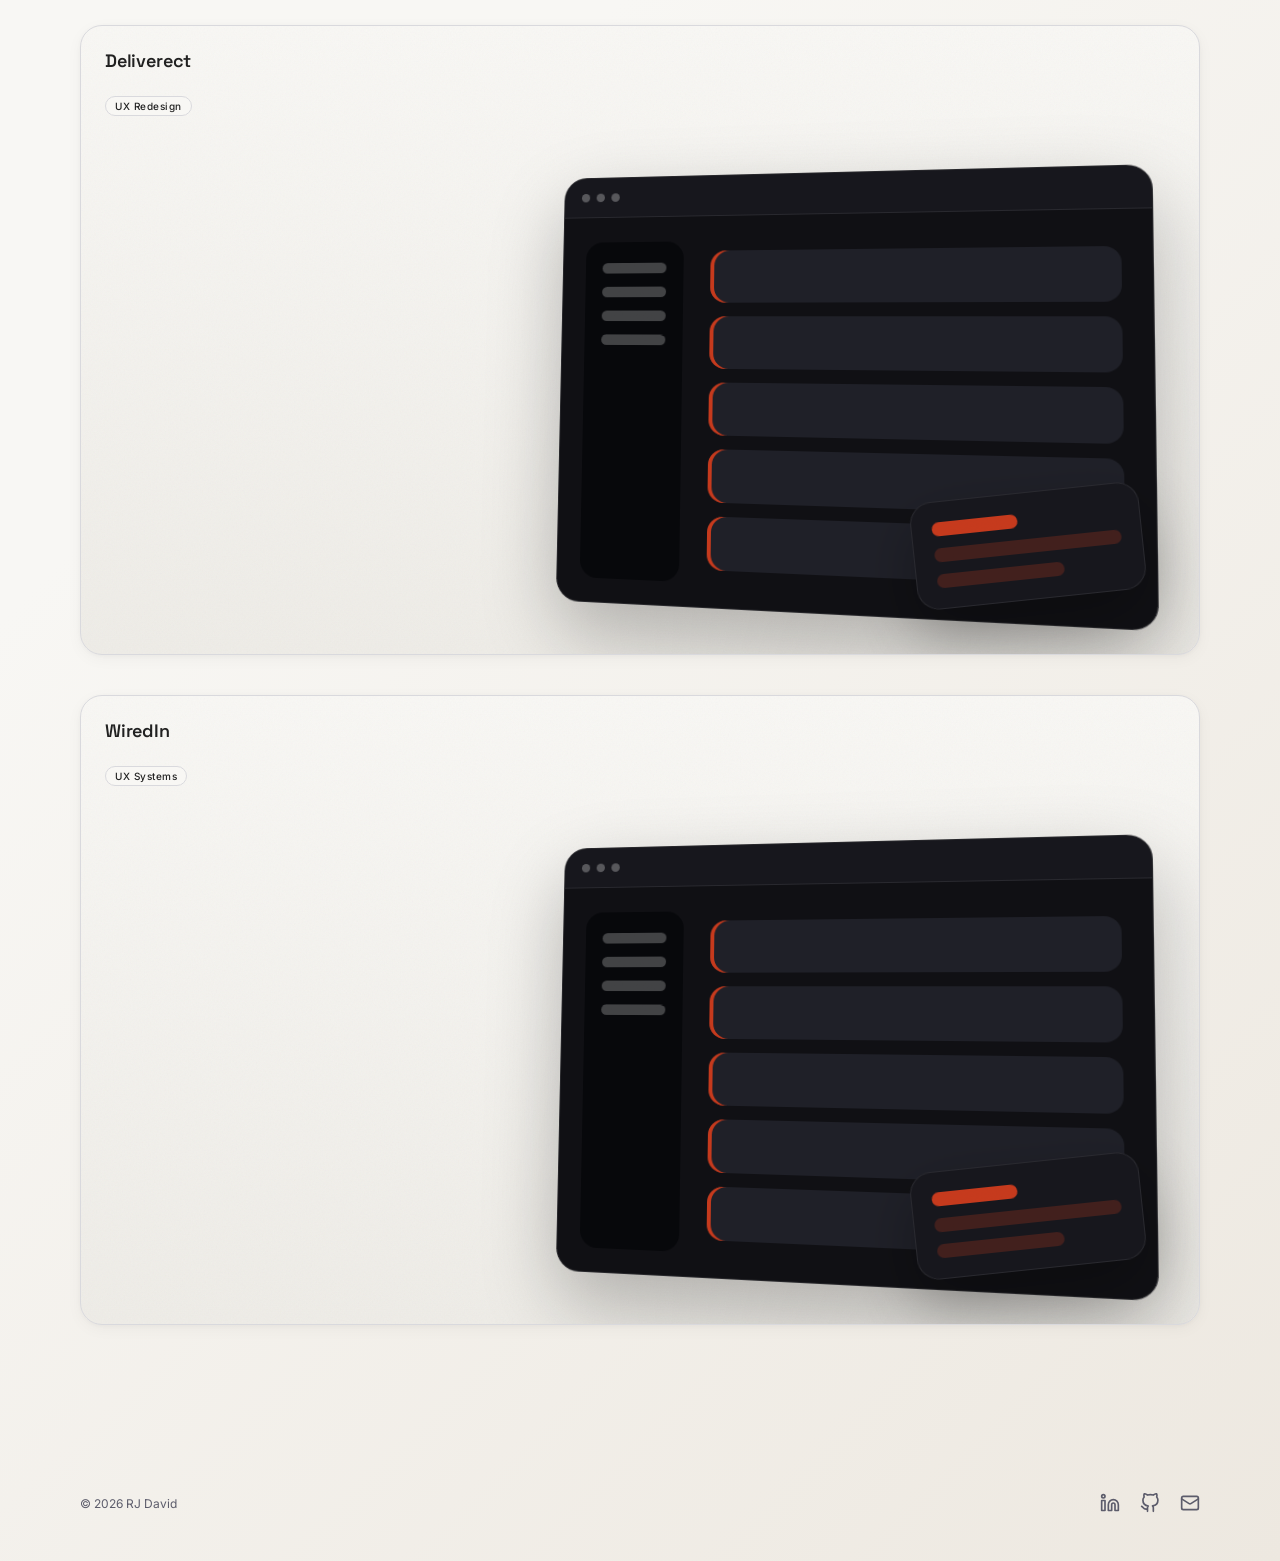
==== commit 4102c211: "Reframe WiredIn and unify project mockups" ====
--- a/index.html
+++ b/index.html
@@ -43,7 +43,18 @@
       <div class="projects-grid">
         <a href="tonotip.html" class="project-card">
           <div class="card-accent" style="background:#007aff;opacity:0"></div>
-          <div class="card-image"></div>
+          <div class="card-image mockup-stage mockup-deliverect" aria-hidden="true">
+            <div class="mockup-browser">
+              <div class="mockup-chrome"><span></span><span></span><span></span></div>
+              <div class="mockup-sidebar"><span></span><span></span><span></span><span></span></div>
+              <div class="mockup-settings">
+                <span></span><span></span><span></span><span></span><span></span>
+              </div>
+            </div>
+            <div class="mockup-floating-card">
+              <span></span><span></span><span></span>
+            </div>
+          </div>
           <div class="cs-content">
             <p class="cs-title">TonoTip</p>
             <p class="cs-desc">Real-time tipping system for restaurant staff. Digitized tip distribution for server assistants and bartenders.</p>
@@ -60,7 +71,18 @@
         </a>
         <a href="deliverect.html" class="project-card">
           <div class="card-accent" style="background:#c73a1d;opacity:0"></div>
-          <div class="card-image"><svg viewBox="0 0 24 24" fill="none" stroke="currentColor" stroke-width="1.5"><path d="M12 3v18m-9-9h18"/><circle cx="12" cy="12" r="9"/></svg></div>
+          <div class="card-image mockup-stage mockup-deliverect" aria-hidden="true">
+            <div class="mockup-browser">
+              <div class="mockup-chrome"><span></span><span></span><span></span></div>
+              <div class="mockup-sidebar"><span></span><span></span><span></span><span></span></div>
+              <div class="mockup-settings">
+                <span></span><span></span><span></span><span></span><span></span>
+              </div>
+            </div>
+            <div class="mockup-floating-card">
+              <span></span><span></span><span></span>
+            </div>
+          </div>
           <div class="cs-content">
             <p class="cs-title">Deliverect</p>
             <p class="cs-desc">Settings redesign for restaurant operators. Structured settings experience across multiple POS integrations.</p>
@@ -76,15 +98,27 @@
         </a>
         <a href="wiredin.html" class="project-card">
           <div class="card-accent" style="background:#003c33;opacity:0"></div>
-          <div class="card-image"><svg viewBox="0 0 24 24" fill="none" stroke="currentColor" stroke-width="1.5"><rect x="3" y="3" width="18" height="18" rx="2"/><path d="M3 9h18M9 21V9"/></svg></div>
+          <div class="card-image mockup-stage mockup-deliverect" aria-hidden="true">
+            <div class="mockup-browser">
+              <div class="mockup-chrome"><span></span><span></span><span></span></div>
+              <div class="mockup-sidebar"><span></span><span></span><span></span><span></span></div>
+              <div class="mockup-settings">
+                <span></span><span></span><span></span><span></span><span></span>
+              </div>
+            </div>
+            <div class="mockup-floating-card">
+              <span></span><span></span><span></span>
+            </div>
+          </div>
           <div class="cs-content">
             <p class="cs-title">WiredIn</p>
-            <p class="cs-desc">Event planning platform for teams. Centralized planning across tasks, timelines, and stakeholders.</p>
+            <p class="cs-desc">UX systems project exploring productivity, coordination, and interruptions across fragmented workflows.</p>
             <div class="cs-pills">
-              <span class="cs-pill">Capstone</span>
+              <span class="cs-pill">UX Systems</span>
             </div>
-            <span class="card-stamp" style="color:#c73a1d;border-color:#c73a1d">❤️ End-to-end design</span>
-            <span class="card-stamp card-stamp-second">📅 60% faster planning</span>
+            <span class="card-stamp" style="color:#c73a1d;border-color:#c73a1d">Research-driven UX</span>
+            <span class="card-stamp card-stamp-second">Workflow systems</span>
+            <span class="card-stamp" style="color:#003c33;border-color:#003c33">IA + journey mapping</span>
           </div>
           <div class="cs-arrow">
             <svg viewBox="0 0 24 24"><line x1="7" y1="17" x2="17" y2="7"/><polyline points="7 7 17 7 17 17"/></svg>
--- a/styles.css
+++ b/styles.css
@@ -92,6 +92,20 @@
 }
 .card-image { position: absolute; inset: 0; width: 100%; height: 100%; display: flex; align-items: center; justify-content: center; z-index: 0; }
 .card-image svg { width: 40px; height: 40px; opacity: 0.06; color: var(--ink); }
+.mockup-stage { justify-content: flex-end; align-items: flex-end; padding: 72px 64px 42px 42%; perspective: 1100px; }
+.mockup-browser { position: relative; width: min(620px, 56vw); aspect-ratio: 1.32; border-radius: 24px; background: #101014; border: 1px solid rgba(255,255,255,0.1); box-shadow: 0 32px 80px rgba(0,0,0,0.26), inset 0 1px 0 rgba(255,255,255,0.08); overflow: hidden; transform: rotateX(4deg) rotateY(-11deg) rotateZ(1deg); transition: transform 0.5s cubic-bezier(0.16, 1, 0.3, 1); }
+.project-card:hover .mockup-browser { transform: rotateX(2deg) rotateY(-7deg) rotateZ(0deg) translateY(-10px); }
+.mockup-chrome { height: 42px; display: flex; gap: 7px; align-items: center; padding: 0 18px; background: #17171d; border-bottom: 1px solid rgba(255,255,255,0.08); }
+.mockup-chrome span { width: 9px; height: 9px; border-radius: 50%; background: rgba(255,255,255,0.28); }
+.mockup-sidebar { position: absolute; top: 68px; left: 24px; bottom: 24px; width: 104px; border-radius: 18px; background: #07080b; padding: 22px 18px; display: grid; align-content: start; gap: 14px; }
+.mockup-sidebar span { height: 11px; border-radius: 999px; background: rgba(255,255,255,0.24); }
+.mockup-settings { position: absolute; top: 78px; left: 156px; right: 28px; display: grid; gap: 14px; }
+.mockup-settings span { height: 54px; border-radius: 16px; background: #1f2028; box-shadow: inset 4px 0 0 var(--coral); }
+.mockup-floating-card { position: absolute; right: 56px; bottom: 54px; width: 230px; padding: 20px; border-radius: 22px; background: #17171d; border: 1px solid rgba(255,255,255,0.08); box-shadow: 0 24px 60px rgba(0,0,0,0.3); transform: rotateZ(-6deg); display: grid; gap: 12px; transition: transform 0.5s cubic-bezier(0.16, 1, 0.3, 1); }
+.project-card:hover .mockup-floating-card { transform: rotateZ(-3deg) translateY(-12px); }
+.mockup-floating-card span { height: 14px; border-radius: 999px; background: color-mix(in srgb, var(--coral) 24%, transparent); }
+.mockup-floating-card span:first-child { width: 46%; background: var(--coral); }
+.mockup-floating-card span:last-child { width: 68%; }
 .cs-content { position: absolute; top: 0; left: 0; right: 0; padding: 24px; z-index: 2; }
 .cs-pills { display: flex; gap: 6px; flex-wrap: wrap; margin-bottom: 14px; }
 .cs-pill { font-family: var(--font-ui); font-size: 10px; font-weight: 500; letter-spacing: 0.05em; padding: 3px 9px; border-radius: 20px; }
@@ -764,6 +778,10 @@
   .project-meta { flex-wrap: wrap; gap: 24px; }
   .nav-bottom { flex-direction: column; gap: 16px; text-align: center; padding: 24px; }
   .projects-grid { gap: 20px; }
+  .project-card { aspect-ratio: 4 / 5; border-radius: 22px; }
+  .mockup-stage { align-items: flex-end; justify-content: center; padding: 180px 18px 28px; }
+  .mockup-browser { width: min(560px, 92vw); border-radius: 20px; transform: rotateX(3deg) rotateY(-5deg) rotateZ(1deg); }
+  .mockup-floating-card { right: 24px; bottom: 34px; width: 190px; }
   .cs-content { padding: 16px 20px 24px; }
   .cs-title { font-size: 16px; }
 }
@@ -790,6 +808,13 @@
   .nav-bottom { padding: 16px; }
   .nav-bottom a { font-size: 13px; }
   .projects-grid { gap: 16px; }
+  .project-card { aspect-ratio: 3 / 4; }
+  .mockup-stage { padding: 170px 12px 24px; }
+  .mockup-browser { width: 108vw; min-width: 360px; }
+  .mockup-sidebar { width: 78px; left: 18px; }
+  .mockup-settings { left: 112px; right: 18px; }
+  .mockup-settings span { height: 44px; }
+  .mockup-floating-card { width: 160px; right: 16px; }
   footer { padding: 24px 16px; }
   .cs-content { padding: 12px 16px 24px; }
   .cs-title { font-size: 15px; }
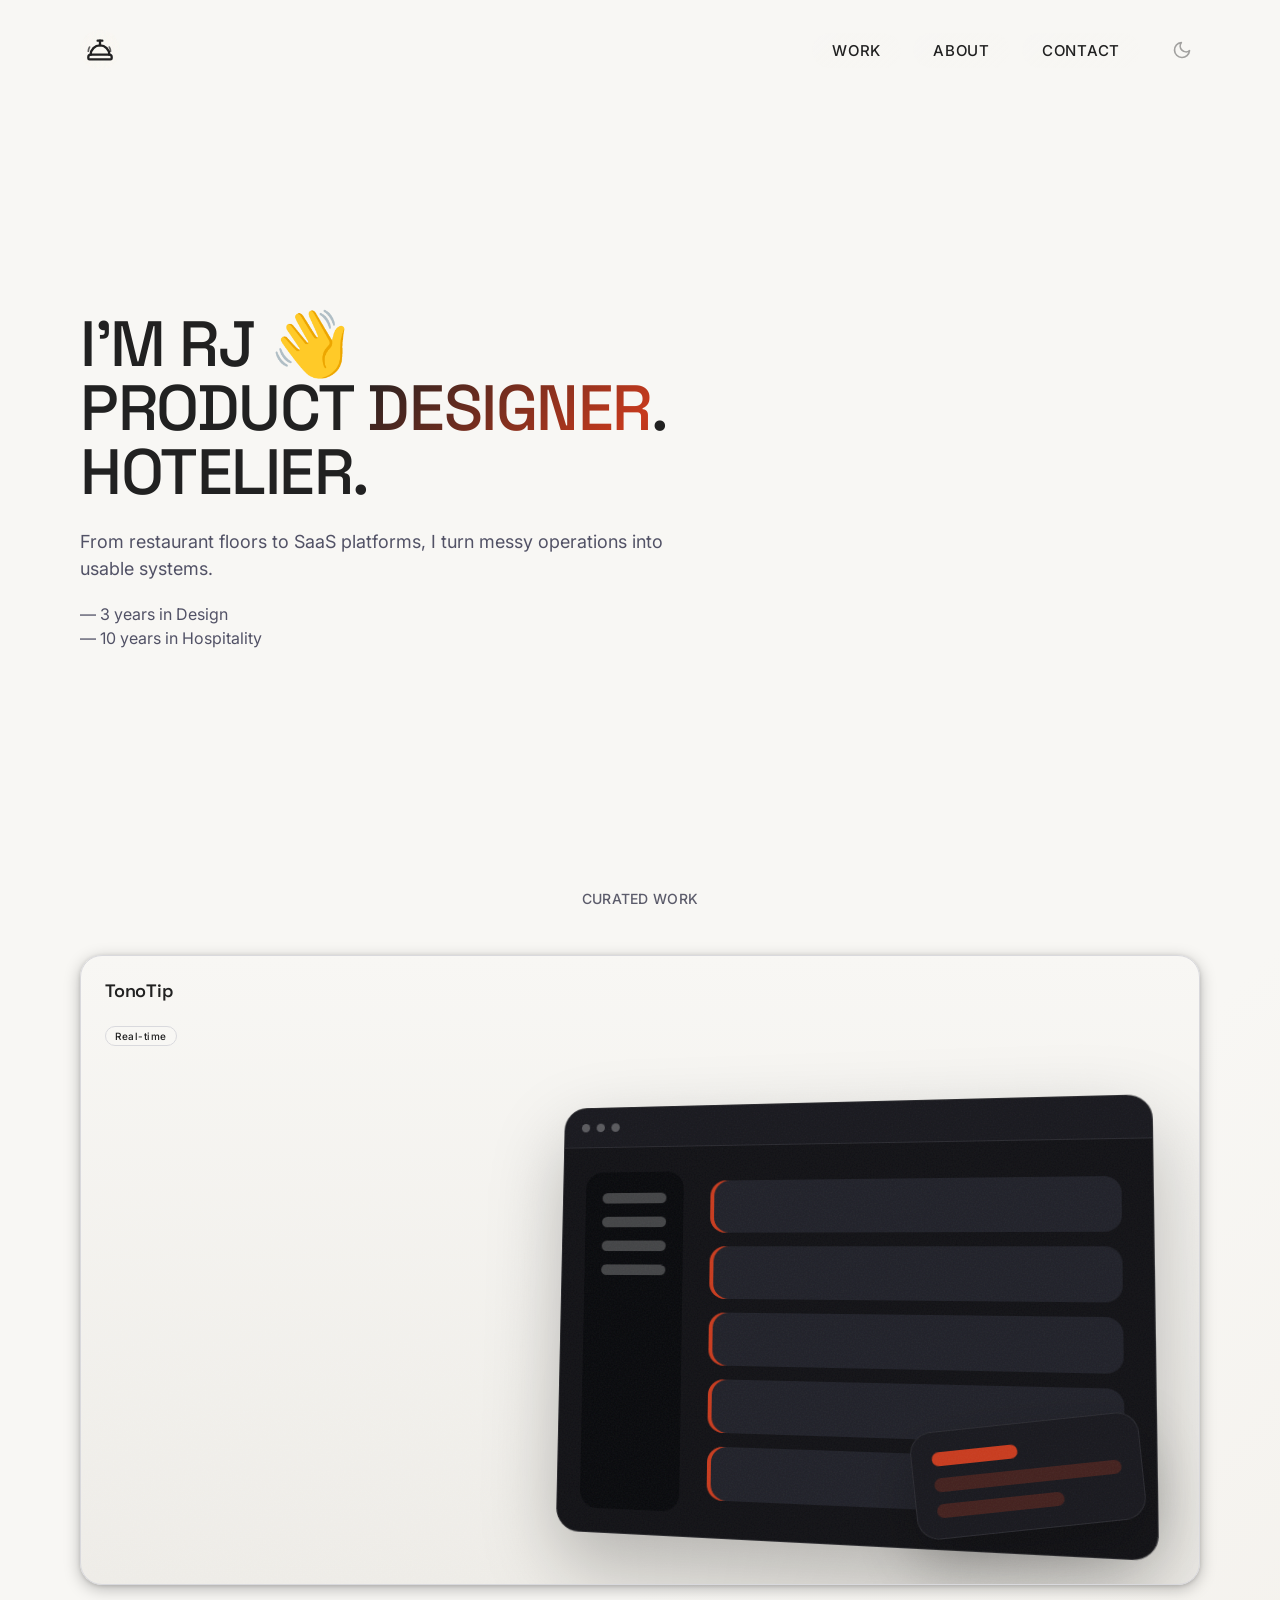
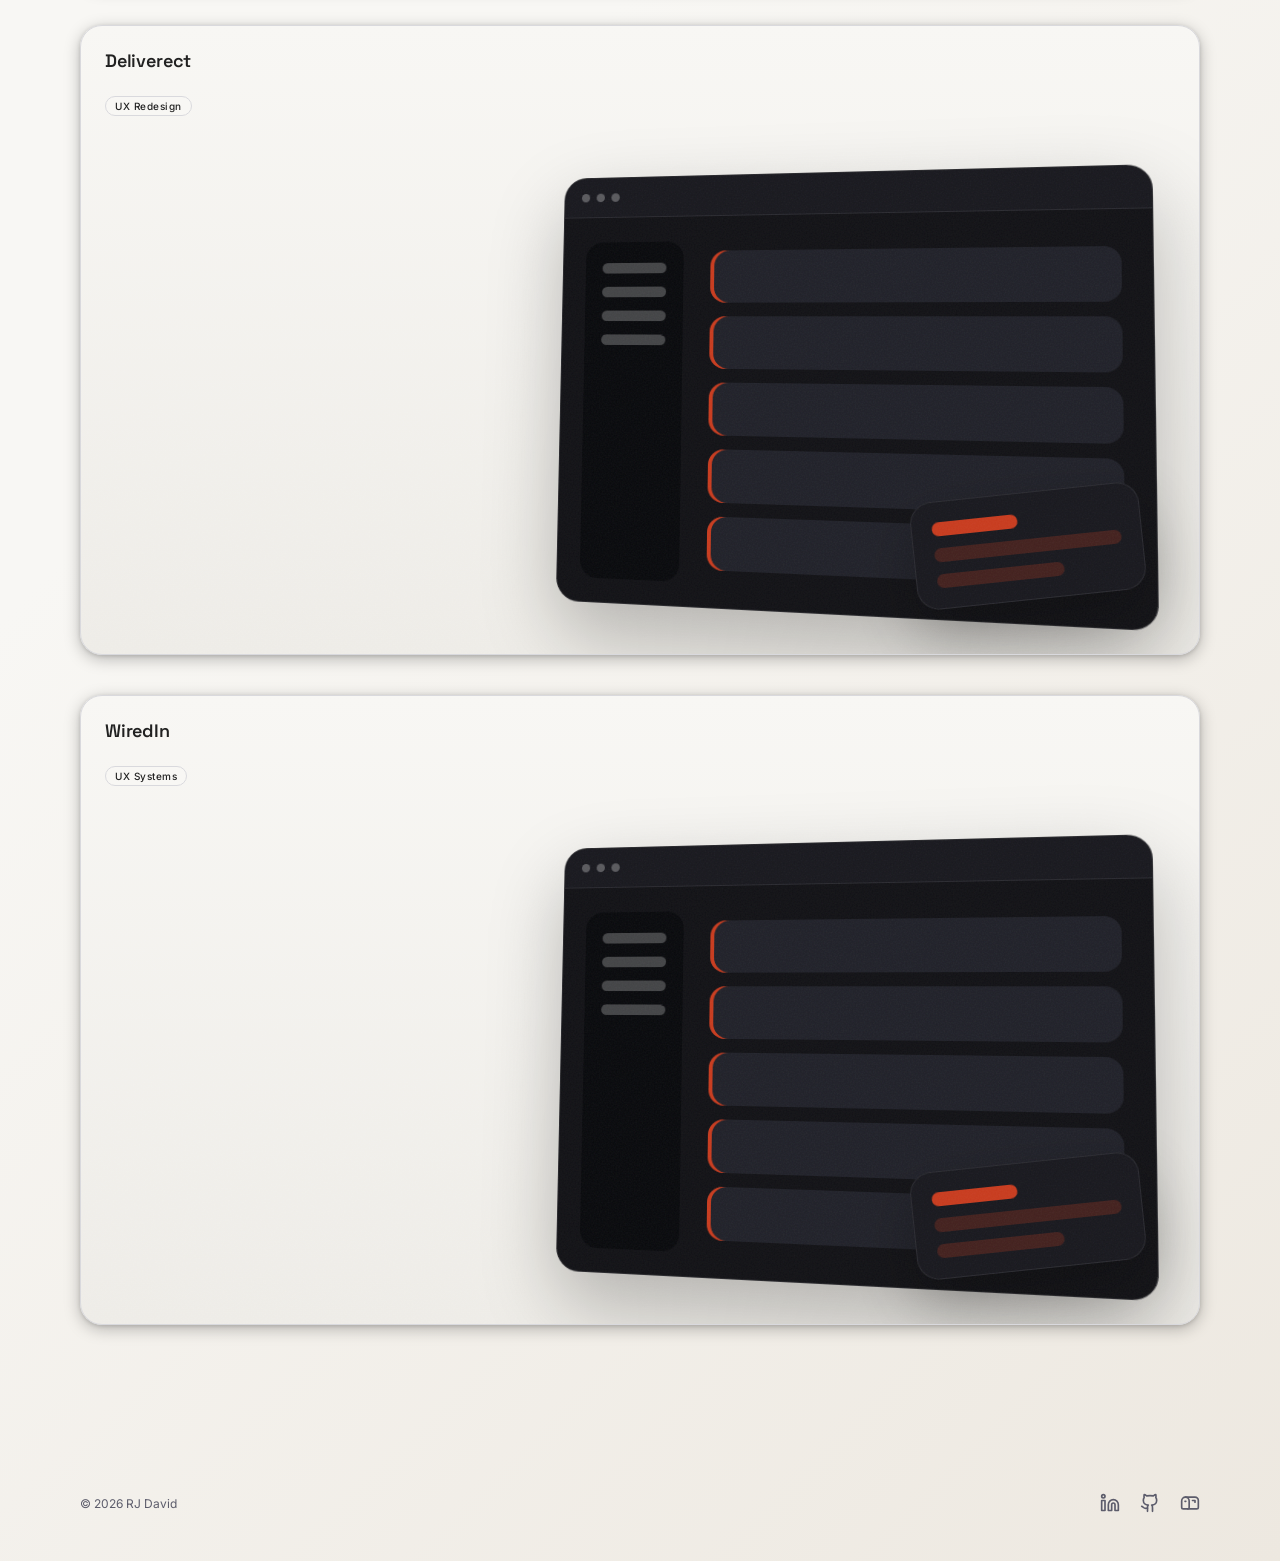
==== commit 37166ebc: "Glass nav pills, concierge bell avatar, animated footer icons, tooltips" ====
--- a/index.html
+++ b/index.html
@@ -13,7 +13,22 @@
   <div class="page-transition" id="pageTransition"></div>
 
   <nav>
-    <a href="index.html" class="nav-avatar" aria-label="Home"><img src="Headshot2.png" alt="RJ David" class="avatar-img"></a>
+    <a href="index.html" class="nav-avatar" aria-label="Home">
+      <svg class="bell-icon" viewBox="0 0 24 24" fill="none" stroke="currentColor" stroke-width="2" stroke-linecap="round" stroke-linejoin="round" width="28" height="28">
+        <path d="M3 20a1 1 0 0 1-1-1v-1a2 2 0 0 1 2-2h16a2 2 0 0 1 2 2v1a1 1 0 0 1-1 1Z"/>
+        <g class="bell-body">
+          <path d="M20 16a8 8 0 1 0-16 0"/>
+          <g class="bell-stem">
+            <path d="M10 4h4"/>
+            <path d="M12 4v4"/>
+          </g>
+        </g>
+        <g class="bell-waves">
+          <path d="M2 13a7 7 0 0 1 1-3.5" opacity="0.7" stroke-width="1.5"/>
+          <path d="M21 13a7 7 0 0 0-1-3.5" opacity="0.7" stroke-width="1.5"/>
+        </g>
+      </svg>
+    </a>
     <div class="nav-right">
       <ul class="nav-links">
         <li><a href="#work">Work</a></li>
@@ -30,7 +45,7 @@
   <section class="hero">
     <div class="hero-grid">
       <div class="hero-copy">
-        <h1 class="hero-headline">I'm RJ 👋<br>Product <span class="anim-designer">Designer</span>.<br>Hotelier.</h1>
+        <h1 class="hero-headline">I'm RJ <span class="wave-hand" aria-hidden="true">👋</span><br>Product <span class="anim-designer">Designer</span>.<br>Hotelier.</h1>
         <p class="hero-supporting">From restaurant floors to SaaS platforms, I turn messy operations into usable systems.</p>
         <p class="hero-sub">— 3 years in Design<br>— 10 years in Hospitality</p>
       </div>
@@ -132,13 +147,13 @@
     <p class="footer-copy">© 2026 RJ David</p>
     <div class="footer-links">
       <a href="https://www.linkedin.com/in/rj-david/" target="_blank" aria-label="LinkedIn">
-        <svg viewBox="0 0 24 24" fill="none" stroke="currentColor" stroke-width="2" stroke-linecap="round" stroke-linejoin="round"><path d="M16 8a6 6 0 0 1 6 6v7h-4v-7a2 2 0 0 0-2-2 2 2 0 0 0-2 2v7h-4v-7a6 6 0 0 1 6-6z"/><rect x="2" y="9" width="4" height="12"/><circle cx="4" cy="4" r="2"/></svg>
+        <svg class="li-icon" viewBox="0 0 24 24" fill="none" stroke="currentColor" stroke-width="2" stroke-linecap="round" stroke-linejoin="round"><path class="li-draw" d="M16 8a6 6 0 0 1 6 6v7h-4v-7a2 2 0 0 0-2-2 2 2 0 0 0-2 2v7h-4v-7a6 6 0 0 1 6-6z"/><rect class="li-draw" x="2" y="9" width="4" height="12"/><circle class="li-draw" cx="4" cy="4" r="2"/></svg>
       </a>
       <a href="https://github.com/rjdavid23" target="_blank" aria-label="GitHub">
-        <svg viewBox="0 0 24 24" fill="none" stroke="currentColor" stroke-width="2" stroke-linecap="round" stroke-linejoin="round"><path d="M9 19c-5 1.5-5-2.5-7-3m14 6v-3.87a3.37 3.37 0 0 0-.94-2.61c3.14-.35 6.44-1.54 6.44-7A5.44 5.44 0 0 0 20 4.77 5.07 5.07 0 0 0 19.91 1S18.73.65 16 2.48a13.38 13.38 0 0 0-7 0C6.27.65 5.09 1 5.09 1A5.07 5.07 0 0 0 5 4.77a5.44 5.44 0 0 0-1.5 3.78c0 5.42 3.3 6.61 6.44 7A3.37 3.37 0 0 0 9 18.13V22"/></svg>
+        <svg class="gh-icon" viewBox="0 0 24 24" fill="none" stroke="currentColor" stroke-width="2" stroke-linecap="round" stroke-linejoin="round"><path class="gh-body" d="M15 22v-4a4.8 4.8 0 0 0-1-3.5c3 0 6-2 6-5.5.08-1.25-.27-2.48-1-3.5.28-1.15.28-2.35 0-3.5 0 0-1 0-3 1.5-2.64-.5-5.36-.5-8 0C6 2 5 2 5 2c-.3 1.15-.3 2.35 0 3.5A5.403 5.403 0 0 0 4 9c0 3.5 3 5.5 6 5.5-.39.49-.68 1.05-.85 1.65-.17.6-.22 1.23-.15 1.85v4"/><path class="gh-tail" d="M9 18c-4.51 2-5-2-7-2"/></svg>
       </a>
       <a href="mailto:rj.david@ymail.com" aria-label="Email">
-        <svg viewBox="0 0 24 24" fill="none" stroke="currentColor" stroke-width="2" stroke-linecap="round" stroke-linejoin="round"><rect x="2" y="4" width="20" height="16" rx="2"/><path d="m22 7-8.97 5.7a1.94 1.94 0 0 1-2.06 0L2 7"/></svg>
+        <svg class="mailbox-icon" viewBox="0 0 24 24" fill="none" stroke="currentColor" stroke-width="2" stroke-linecap="round" stroke-linejoin="round" style="overflow: visible;"><path d="M22 17a2 2 0 0 1-2 2H4a2 2 0 0 1-2-2V9.5C2 7 4 5 6.5 5H18c2.2 0 4 1.8 4 4v8Z"/><path class="mailbox-flag" d="M18 11V9H15"/><path d="M6.5 5C9 5 11 7 11 9.5V17a2 2 0 0 1-2 2"/><line x1="6" x2="7" y1="10" y2="10"/></svg>
       </a>
     </div>
   </footer>
--- a/styles.css
+++ b/styles.css
@@ -1,7 +1,24 @@
 *, *::before, *::after { box-sizing: border-box; margin: 0; padding: 0; }
 :root {
+  --primary: #e0e0e6;
+  --cohere-black: #0a0a0c;
+  --ink: #e8e8ed;
+  --canvas: #0d0d0f;
+  --soft-stone: #1a1a1e;
+  --pale-green: #0a1a14;
+  --hairline: #2a2a2e;
+  --card-border: #2a2a2e;
+  --muted: #9c9cab;
+  --slate: #8a8a9e;
+  --body-muted: #a0a0b0;
+  --coral: #ff5a3a;
+  --on-primary: #0d0d0f;
+  --bg-gradient: linear-gradient(315deg, #1a1a24 0%, transparent 50%);
+  --font-display: 'Space Grotesk', 'Inter', system-ui, sans-serif;
+  --font-ui: 'Inter', system-ui, sans-serif;
+}
+[data-theme="light"] {
   --primary: #17171c;
-  --cohere-black: #0a0a0c;
   --ink: #212121;
   --canvas: #f8f7f4;
   --soft-stone: #eeece7;
@@ -14,23 +31,6 @@
   --coral: #c73a1d;
   --on-primary: #ffffff;
   --bg-gradient: linear-gradient(315deg, #ede8e0 0%, transparent 50%);
-  --font-display: 'Space Grotesk', 'Inter', system-ui, sans-serif;
-  --font-ui: 'Inter', system-ui, sans-serif;
-}
-[data-theme="dark"] {
-  --primary: #e0e0e6;
-  --ink: #e8e8ed;
-  --canvas: #0d0d0f;
-  --soft-stone: #1a1a1e;
-  --pale-green: #0a1a14;
-  --hairline: #2a2a2e;
-  --card-border: #2a2a2e;
-  --muted: #9c9cab;
-  --slate: #8a8a9e;
-  --body-muted: #a0a0b0;
-  --coral: #ff5a3a;
-  --on-primary: #0d0d0f;
-  --bg-gradient: linear-gradient(315deg, #1a1a24 0%, transparent 50%);
 }
 html { scroll-behavior: smooth; }
 body { font-family: var(--font-ui); background-color: var(--canvas); background-image: var(--bg-gradient); color: var(--ink); min-height: 100vh; -webkit-font-smoothing: antialiased; }
@@ -40,12 +40,20 @@
 .page-transition { position: fixed; inset: 0; background: var(--cohere-black); z-index: 9999; transform: scaleY(0); transform-origin: center; pointer-events: none; }
 .page-transition.active { animation: page-in 0.35s cubic-bezier(0.34, 1.56, 0.64, 1) forwards; }
 @keyframes page-in { 0% { transform: scaleY(0); } 100% { transform: scaleY(1); } }
-nav { position: fixed; top: 0; left: 0; right: 0; z-index: 100; height: 100px; display: flex; align-items: center; justify-content: space-between; padding: 0 80px; background: color-mix(in srgb, var(--canvas) 3%, transparent); backdrop-filter: blur(8px) saturate(180%); -webkit-backdrop-filter: blur(8px) saturate(180%); }
-.nav-avatar { display: flex; align-items: center; justify-content: center; width: 40px; height: 40px; border-radius: 50%; background: linear-gradient(135deg, var(--coral), color-mix(in srgb, var(--coral) 60%, var(--primary))); line-height: 0; flex-shrink: 0; }
-.avatar-img { width: 36px; height: 36px; border-radius: 50%; object-fit: cover; display: block; }
-.nav-links { display: flex; gap: 32px; list-style: none; align-items: center; }
-.nav-links a { font-size: 15px; font-weight: 500; color: var(--ink); opacity: 0.55; transition: opacity 0.2s; text-transform: uppercase; letter-spacing: 0.05em; }
-.nav-links a:hover { opacity: 1; }
+nav { position: fixed; top: 0; left: 0; right: 0; z-index: 100; height: 100px; display: flex; align-items: center; justify-content: space-between; padding: 0 80px; }
+.nav-avatar { display: flex; align-items: center; justify-content: center; width: 40px; height: 40px; border-radius: 50%; background: linear-gradient(135deg, color-mix(in srgb, var(--canvas) 10%, transparent) 0%, color-mix(in srgb, var(--canvas) 3%, transparent) 100%); backdrop-filter: blur(12px) saturate(200%); -webkit-backdrop-filter: blur(12px) saturate(200%); line-height: 0; flex-shrink: 0; }
+.bell-icon { display: block; color: var(--ink); }
+.bell-body { transform-origin: 50% 100%; }
+.bell-waves { transform-origin: 14px 18px; }
+.bell-ringing .bell-body { animation: bell-ring 0.38s ease-in-out; }
+.bell-ringing .bell-stem { animation: bell-stem 0.1s ease-out forwards; }
+.bell-ringing .bell-waves { animation: bell-waves 0.7s ease-out forwards; }
+@keyframes bell-ring { 0% { transform: rotate(0deg); } 12.5% { transform: rotate(-2deg); } 25% { transform: rotate(2deg); } 37.5% { transform: rotate(-2deg); } 50% { transform: rotate(2deg); } 62.5% { transform: rotate(-1deg); } 75% { transform: rotate(1deg); } 100% { transform: rotate(0deg); } }
+@keyframes bell-stem { 0% { transform: translateY(0); } 100% { transform: translateY(2px); } }
+@keyframes bell-waves { 0% { opacity: 0; transform: scale(0.8); } 20% { opacity: 1; transform: scale(1); } 100% { opacity: 0; transform: scale(1.3); } }
+.nav-links { display: flex; gap: 12px; list-style: none; align-items: center; }
+.nav-links a { font-size: 15px; font-weight: 500; color: var(--ink); padding: 8px 20px; border-radius: 100px; background: linear-gradient(135deg, color-mix(in srgb, var(--canvas) 10%, transparent) 0%, color-mix(in srgb, var(--canvas) 3%, transparent) 100%); backdrop-filter: blur(12px) saturate(200%); -webkit-backdrop-filter: blur(12px) saturate(200%); transition: background 0.2s; text-transform: uppercase; letter-spacing: 0.05em; }
+.nav-links a:hover { background: linear-gradient(135deg, color-mix(in srgb, var(--canvas) 18%, transparent) 0%, color-mix(in srgb, var(--canvas) 6%, transparent) 100%); }
 .nav-back { display: flex; align-items: center; gap: 8px; font-size: 14px; font-weight: 500; color: var(--muted); transition: color 0.2s; text-transform: uppercase; letter-spacing: 0.05em; }
 .nav-back:hover { color: var(--ink); }
 .nav-back svg { transition: transform 0.2s; }
@@ -59,8 +67,8 @@
 .tt-moon { transition: opacity 0.4s ease, transform 0.5s cubic-bezier(0.34, 1.56, 0.64, 1); }
 .tt-sun { opacity: 1; transform: scale(1) rotate(0deg); }
 .tt-moon { opacity: 0; transform: scale(0.4) rotate(90deg); }
-[data-theme="dark"] .tt-sun { opacity: 0; transform: scale(0.4) rotate(-90deg); }
-[data-theme="dark"] .tt-moon { opacity: 1; transform: scale(1) rotate(0deg); }
+[data-theme="light"] .tt-sun { opacity: 0; transform: scale(0.4) rotate(-90deg); }
+[data-theme="light"] .tt-moon { opacity: 1; transform: scale(1) rotate(0deg); }
 
 .hero { min-height: 90vh; display: flex; flex-direction: column; justify-content: flex-end; padding: 0 80px 80px; position: relative; }
 .hero-grid { max-width: 1200px; }
@@ -68,7 +76,9 @@
 .hero-headline { font-family: var(--font-display); font-size: clamp(40px, 6vw, 64px); font-weight: 500; line-height: 1; letter-spacing: -1.44px; text-transform: uppercase; }
 .hero-sub { font-size: 16px; line-height: 1.5; color: var(--slate); margin-top: 20px; max-width: 560px; }
 .hero-supporting { font-size: 18px; line-height: 1.5; color: var(--slate); margin-top: 24px; max-width: 600px; }
+.wave-hand { display: inline-block; transform-origin: 70% 70%; animation: wave-hand 2.4s ease-in-out infinite; }
 .anim-designer { background: linear-gradient(135deg, var(--ink) 0%, var(--coral) 50%, var(--ink) 100%); background-size: 200% auto; -webkit-background-clip: text; -webkit-text-fill-color: transparent; background-clip: text; animation: designer-shimmer 4s ease-in-out infinite; }
+@keyframes wave-hand { 0%, 52%, 100% { transform: rotate(0deg); } 8%, 24% { transform: rotate(14deg); } 16%, 32% { transform: rotate(-8deg); } 40% { transform: rotate(7deg); } }
 @keyframes designer-shimmer { 0%, 100% { background-position: 0% center; } 50% { background-position: 100% center; } }
 
 .section { padding: 80px 80px 120px; scroll-margin-top: 100px; }
@@ -222,9 +232,19 @@
 footer { padding: 48px 80px; display: flex; align-items: center; justify-content: space-between; background: transparent; }
 .footer-copy { font-size: 12px; font-weight: 400; color: var(--muted); }
 .footer-links { display: flex; align-items: center; gap: 20px; }
-.footer-links a { font-size: 14px; font-weight: 400; color: var(--muted); transition: color 0.2s; display: flex; }
+.footer-links a { position: relative; font-size: 14px; font-weight: 400; color: var(--muted); transition: color 0.2s; display: flex; }
 .footer-links a:hover { color: var(--ink); }
+.footer-links a::after { content: attr(aria-label); position: absolute; bottom: calc(100% + 8px); left: 50%; transform: translateX(-50%); font-size: 11px; font-weight: 500; letter-spacing: 0.03em; color: var(--ink); background: var(--soft-stone); padding: 4px 10px; border-radius: 6px; white-space: nowrap; opacity: 0; pointer-events: none; transition: opacity 0.15s ease; border: 1px solid var(--hairline); }
+.footer-links a:hover::after { opacity: 1; }
 .footer-links svg { width: 20px; height: 20px; }
+.mailbox-icon { overflow: visible; }
+.mailbox-flag { transform-origin: 18px 11px; transition: transform 0.45s cubic-bezier(0.28, 0.12, 0.12, 1); }
+a:hover .mailbox-flag { transform: rotate(-90deg); }
+.li-draw, .gh-body, .gh-tail { stroke-dashoffset: 0; }
+a:hover .li-draw, a:hover .gh-body { animation: draw-hover 0.6s ease forwards; }
+a:hover .gh-tail { animation: draw-hover 0.6s ease forwards, wag 2.5s ease-in-out infinite 0.6s; }
+@keyframes draw-hover { 0% { stroke-dashoffset: var(--len); } 100% { stroke-dashoffset: 0; } }
+@keyframes wag { 0%, 100% { transform: rotate(0deg); } 25% { transform: rotate(-12deg); } 50% { transform: rotate(12deg); } 75% { transform: rotate(-8deg); } }
 
 .about-page { padding: 140px 48px 100px; max-width: 1200px; margin: 0 auto; }
 .about-page-inner { max-width: 720px; }
@@ -247,9 +267,9 @@
 .contact-panel-header { position: relative; z-index: 1; display: flex; justify-content: space-between; gap: 16px; padding: 12px 14px 18px; color: var(--muted); font-size: 12px; font-weight: 700; letter-spacing: 0.06em; text-transform: uppercase; }
 .calendly-inline-widget { position: relative; z-index: 1; min-width: 320px; height: 700px; border-radius: 18px; overflow: hidden; background: var(--canvas); }
 
-[data-theme="dark"] .contact-panel { box-shadow: 0 24px 80px rgba(0,0,0,0.45), inset 0 1px 0 rgba(255,255,255,0.05); }
-[data-theme="dark"] .contact-action-primary { background: var(--ink); color: var(--canvas); }
-[data-theme="dark"] .calendly-inline-widget { background: var(--soft-stone); }
+[data-theme="light"] .contact-panel { box-shadow: 0 24px 80px rgba(0,0,0,0.45), inset 0 1px 0 rgba(255,255,255,0.05); }
+[data-theme="light"] .contact-action-primary { background: var(--ink); color: var(--canvas); }
+[data-theme="light"] .calendly-inline-widget { background: var(--soft-stone); }
 
 .reveal { opacity: 0; transform: translateY(20px); transition: all 0.6s cubic-bezier(0.16, 1, 0.3, 1); }
 .reveal.visible { opacity: 1; transform: translateY(0); }
@@ -322,10 +342,6 @@
 /* ═══ HAMBURGER ═══ */
 .hamburger {
   display: none;
-  position: fixed;
-  top: 20px;
-  right: 20px;
-  z-index: 110;
   width: 36px;
   height: 36px;
   background: none;
@@ -336,6 +352,7 @@
   align-items: center;
   gap: 5px;
   padding: 6px;
+  flex-shrink: 0;
   -webkit-tap-highlight-color: transparent;
 }
 .hamburger span {
@@ -393,6 +410,34 @@
   max-width: 960px;
   width: 100%;
   margin: 0 auto;
+}
+.about-intro-layout {
+  max-width: 960px;
+  display: grid;
+  grid-template-columns: minmax(0, 1fr) minmax(220px, 280px);
+  gap: 48px;
+  align-items: center;
+}
+.about-intro-copy {
+  min-width: 0;
+}
+.about-portrait {
+  width: min(280px, 100%);
+  aspect-ratio: 1;
+  border-radius: 50%;
+  background: linear-gradient(135deg, var(--coral) 0%, color-mix(in srgb, var(--coral) 62%, var(--primary)) 100%);
+  box-shadow: 0 32px 80px rgba(199,58,29,0.22);
+  overflow: hidden;
+  justify-self: end;
+  transform: translateY(-84px);
+}
+.about-portrait-img {
+  width: 100%;
+  height: 100%;
+  display: block;
+  object-fit: cover;
+  object-position: center top;
+  transform: scale(1.18) translate(-3%, -4px);
 }
 .section-headline {
   font-family: var(--font-display);
@@ -508,15 +553,15 @@
   text-transform: uppercase;
 }
 
-[data-theme="dark"] .expertise-pill,
-[data-theme="dark"] .experience-card,
-[data-theme="dark"] .hospitality-card {
+[data-theme="light"] .expertise-pill,
+[data-theme="light"] .experience-card,
+[data-theme="light"] .hospitality-card {
   background: color-mix(in srgb, var(--soft-stone) 72%, transparent);
 }
 
-[data-theme="dark"] .project-card { box-shadow: 0 4px 16px rgba(0,0,0,0.25), 0 1px 4px rgba(0,0,0,0.15); }
-[data-theme="dark"] .project-card:hover { box-shadow: 0 24px 64px rgba(255,255,255,0.06), 0 8px 24px rgba(255,255,255,0.03), inset 0 1px 0 rgba(255,255,255,0.06); filter: brightness(1.15); }
-[data-theme="dark"] .project-card::before {
+[data-theme="light"] .project-card { box-shadow: 0 4px 16px rgba(0,0,0,0.25), 0 1px 4px rgba(0,0,0,0.15); }
+[data-theme="light"] .project-card:hover { box-shadow: 0 24px 64px rgba(255,255,255,0.06), 0 8px 24px rgba(255,255,255,0.03), inset 0 1px 0 rgba(255,255,255,0.06); filter: brightness(1.15); }
+[data-theme="light"] .project-card::before {
   mix-blend-mode: screen;
   opacity: 0.06;
 }
@@ -632,7 +677,7 @@
   font-weight: 400;
 }
 
-[data-theme="dark"] .hobby-card.is-hovered .hobby-img {
+[data-theme="light"] .hobby-card.is-hovered .hobby-img {
   filter: grayscale(0) brightness(1.15);
 }
 
@@ -683,11 +728,11 @@
   filter: brightness(1.15);
 }
 
-[data-theme="dark"] .tool-card:hover {
+[data-theme="light"] .tool-card:hover {
   box-shadow: 0 24px 64px rgba(255,255,255,0.06), 0 8px 24px rgba(255,255,255,0.03), inset 0 1px 0 rgba(255,255,255,0.06);
   filter: brightness(1.15);
 }
-[data-theme="dark"] .tool-card:hover .tool-icon-bg {
+[data-theme="light"] .tool-card:hover .tool-icon-bg {
   filter: brightness(1.3);
 }
 
@@ -735,19 +780,20 @@
     width: 24px;
     height: 24px;
   }
-  .tool-icon {
-    width: 60px;
-    height: 60px;
-  }
 }
 
 @media (max-width: 1024px) {
   .hero-headline { font-size: clamp(48px, 6vw, 72px); }
+  .about-intro-layout { grid-template-columns: minmax(0, 1fr) minmax(200px, 240px); gap: 32px; }
   .impact-grid, .impact-grid.three-col { grid-template-columns: repeat(2, 1fr); }
+  .project-card .cs-desc { max-height: 80px; opacity: 1; }
+  .project-card .cs-arrow { opacity: 1; transform: scale(1) translateY(0); }
+  .project-card .card-accent { opacity: 1; }
+  .project-card .card-stamp { opacity: 0.85; transform: scale(1); animation: none; }
 }
 
 @media (max-width: 768px) {
-  nav { padding: 0 24px; }
+  nav { padding: 0 24px; gap: 8px; }
   .nav-links { gap: 12px; }
   .nav-links a { font-size: 13px; }
   .announcement-bar { padding: 8px 24px; font-size: 11px; }
@@ -755,10 +801,15 @@
   .hero-copy { padding-bottom: 40px; }
   .hero-headline { font-size: clamp(40px, 12vw, 56px); letter-spacing: -1.2px; }
   .hero-sub { max-width: 100%; }
+  .hero-supporting { max-width: 100%; }
   .section { padding: 80px 24px; }
   .section-label { margin-bottom: 32px; }
   .about-page { padding: 120px 24px 80px; }
+  .about-intro-layout { grid-template-columns: 1fr; gap: 32px; }
+  .about-portrait { width: min(240px, 68vw); justify-self: center; order: -1; transform: none; }
+  .about-intro-copy { text-align: center; }
   .about-body p { font-size: 17px; }
+  .about-headline { text-align: center; }
   .contact-page { padding: 120px 24px 56px; }
   .contact-hero { grid-template-columns: 1fr; gap: 32px; }
   .contact-title { font-size: clamp(40px, 12vw, 58px); letter-spacing: -1.2px; }
@@ -779,7 +830,7 @@
   .nav-bottom { flex-direction: column; gap: 16px; text-align: center; padding: 24px; }
   .projects-grid { gap: 20px; }
   .project-card { aspect-ratio: 4 / 5; border-radius: 22px; }
-  .mockup-stage { align-items: flex-end; justify-content: center; padding: 180px 18px 28px; }
+  .mockup-stage { align-items: flex-end; justify-content: center; padding: 120px 18px 28px; }
   .mockup-browser { width: min(560px, 92vw); border-radius: 20px; transform: rotateX(3deg) rotateY(-5deg) rotateZ(1deg); }
   .mockup-floating-card { right: 24px; bottom: 34px; width: 190px; }
   .cs-content { padding: 16px 20px 24px; }
@@ -795,6 +846,7 @@
   .hero-sub { font-size: 15px; }
   .section { padding: 60px 16px; }
   .about-page { padding: 100px 16px 60px; }
+  .about-portrait { width: min(220px, 68vw); transform: none; }
   .about-body p { font-size: 16px; }
   .contact-page { padding: 104px 16px 40px; }
   .contact-title { font-size: clamp(36px, 13vw, 46px); }
@@ -809,8 +861,8 @@
   .nav-bottom a { font-size: 13px; }
   .projects-grid { gap: 16px; }
   .project-card { aspect-ratio: 3 / 4; }
-  .mockup-stage { padding: 170px 12px 24px; }
-  .mockup-browser { width: 108vw; min-width: 360px; }
+  .mockup-stage { padding: 100px 12px 24px; }
+  .mockup-browser { width: 100%; min-width: 0; }
   .mockup-sidebar { width: 78px; left: 18px; }
   .mockup-settings { left: 112px; right: 18px; }
   .mockup-settings span { height: 44px; }
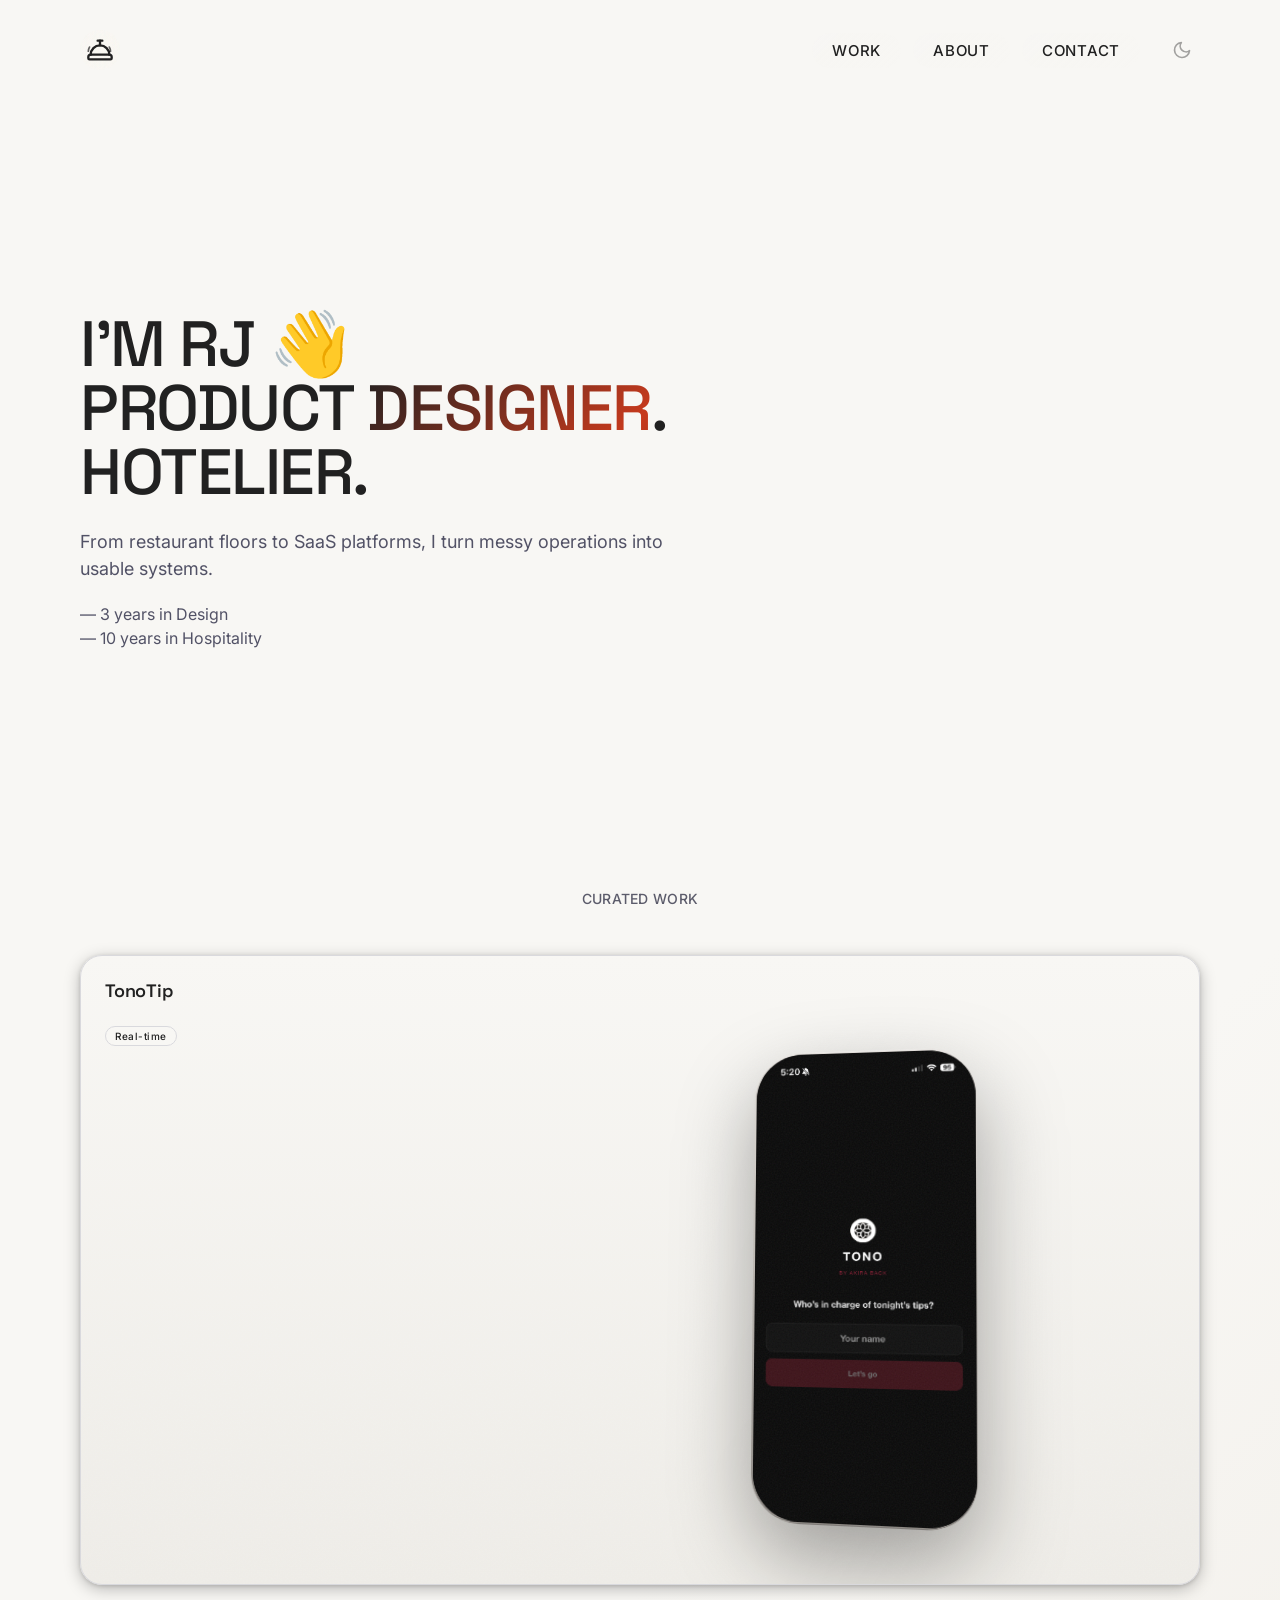
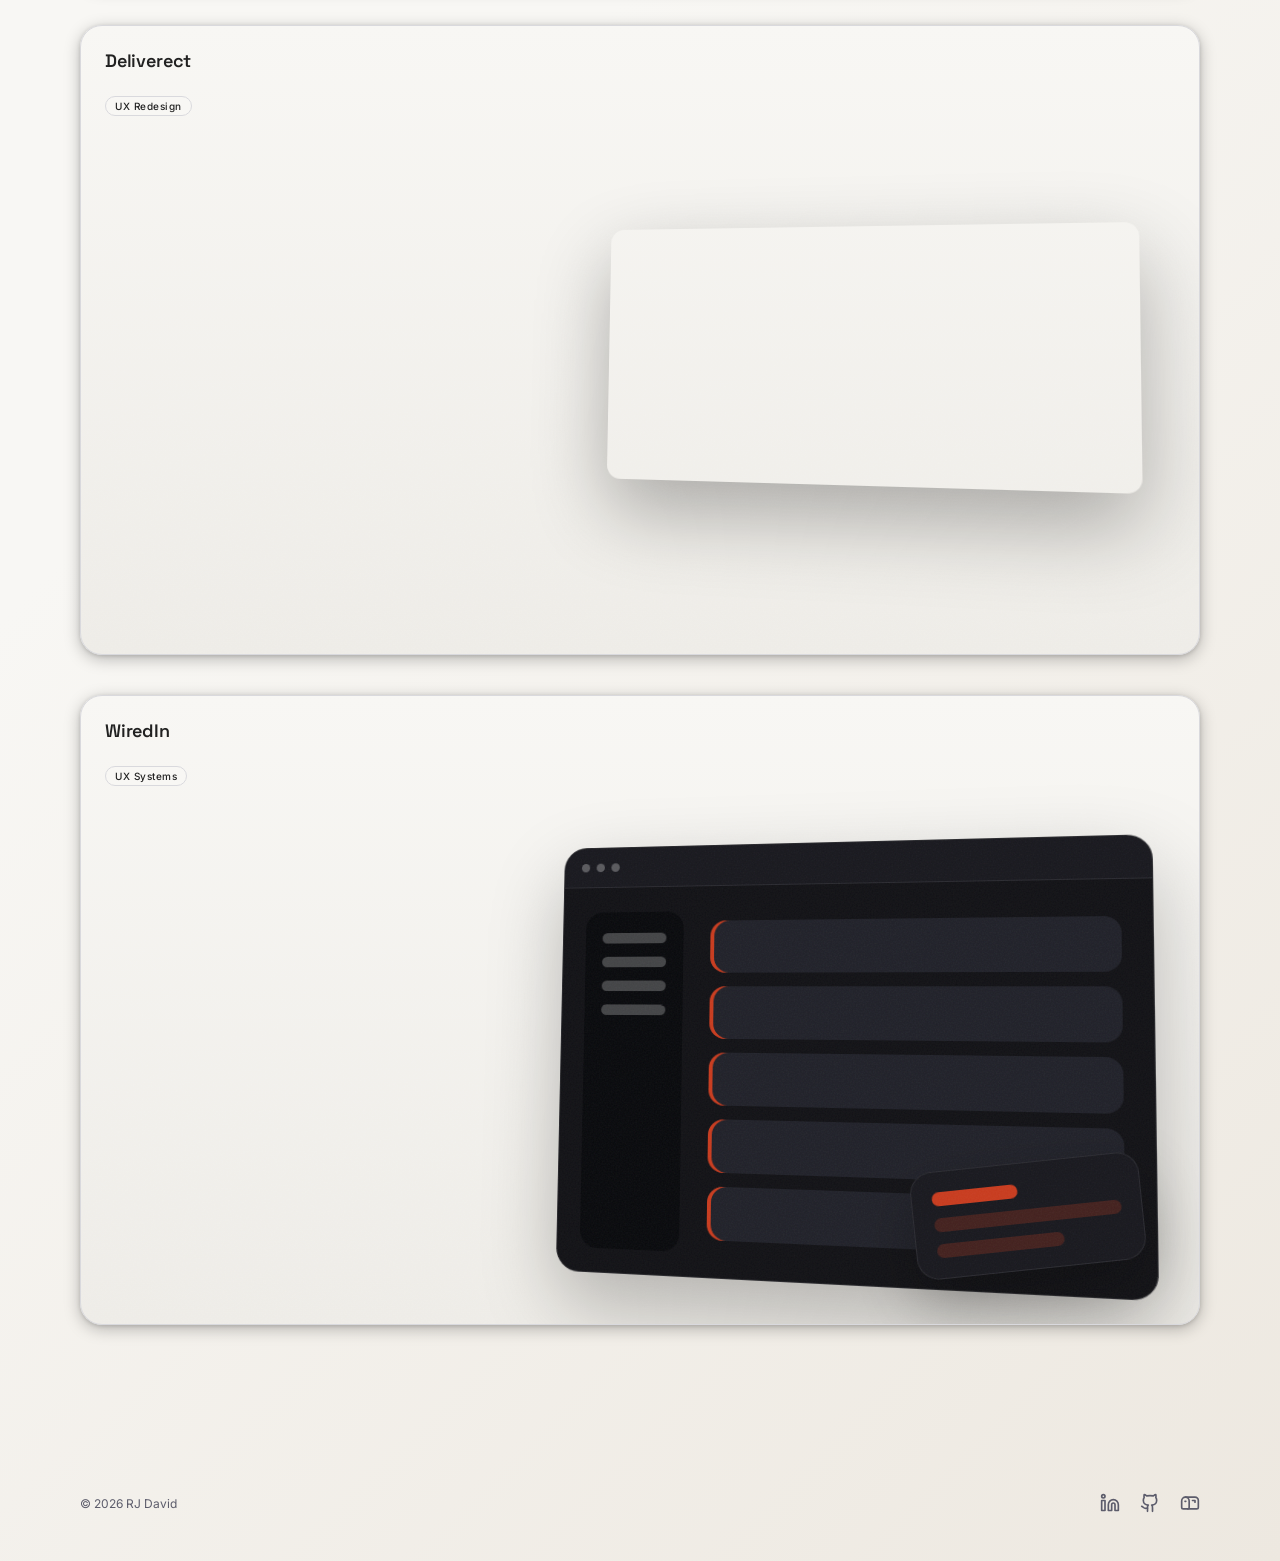
==== commit 8c8500a6: "Add device-framed mockups for TonoTip and Deliverect - iPhone 16 Pro phone frames for TonoTip screen" ====
--- a/index.html
+++ b/index.html
@@ -58,16 +58,11 @@
       <div class="projects-grid">
         <a href="tonotip.html" class="project-card">
           <div class="card-accent" style="background:#007aff;opacity:0"></div>
-          <div class="card-image mockup-stage mockup-deliverect" aria-hidden="true">
-            <div class="mockup-browser">
-              <div class="mockup-chrome"><span></span><span></span><span></span></div>
-              <div class="mockup-sidebar"><span></span><span></span><span></span><span></span></div>
-              <div class="mockup-settings">
-                <span></span><span></span><span></span><span></span><span></span>
+          <div class="card-image mockup-stage mockup-tono" aria-hidden="true">
+            <div class="phone-mockup phone-mockup--tilt">
+            <div class="phone-mockup-screen">
+                <img src="mockups/tono/login.png" alt="TonoTip Login" loading="lazy">
               </div>
-            </div>
-            <div class="mockup-floating-card">
-              <span></span><span></span><span></span>
             </div>
           </div>
           <div class="cs-content">
@@ -86,17 +81,10 @@
         </a>
         <a href="deliverect.html" class="project-card">
           <div class="card-accent" style="background:#c73a1d;opacity:0"></div>
-          <div class="card-image mockup-stage mockup-deliverect" aria-hidden="true">
-            <div class="mockup-browser">
-              <div class="mockup-chrome"><span></span><span></span><span></span></div>
-              <div class="mockup-sidebar"><span></span><span></span><span></span><span></span></div>
-              <div class="mockup-settings">
-                <span></span><span></span><span></span><span></span><span></span>
-              </div>
-            </div>
-            <div class="mockup-floating-card">
-              <span></span><span></span><span></span>
-            </div>
+          <div class="card-image mockup-stage mockup-deliverect-video" aria-hidden="true">
+            <video autoplay muted loop playsinline class="deliverect-card-video">
+              <source src="mockups/deliverect/demo.mp4" type="video/mp4">
+            </video>
           </div>
           <div class="cs-content">
             <p class="cs-title">Deliverect</p>
--- a/styles.css
+++ b/styles.css
@@ -127,6 +127,161 @@
 .cs-arrow { position: absolute; bottom: 18px; right: 18px; z-index: 2; width: 32px; height: 32px; border-radius: 50%; background: var(--canvas); border: 1px solid var(--hairline); display: flex; align-items: center; justify-content: center; opacity: 0; transform: scale(0.8) translateY(4px); transition: opacity 0.3s ease 0.1s, transform 0.3s ease 0.1s; }
 .cs-arrow svg { width: 14px; height: 14px; stroke: var(--ink); fill: none; stroke-width: 2; stroke-linecap: round; stroke-linejoin: round; }
 .project-card:hover .cs-arrow { opacity: 1; transform: scale(1) translateY(0); }
+
+/* ═══ iPhone 16 Pro MOCKUP FRAME ═══ */
+.phone-mockup {
+  position: relative;
+  width: 220px;
+  aspect-ratio: 9 / 19.5;
+  border-radius: 48px;
+  background: linear-gradient(
+    180deg,
+    #d4cfc9 0%,
+    #c4bfb9 25%,
+    #b8b3ad 50%,
+    #aca7a2 75%,
+    #a09b96 100%
+  );
+  box-shadow:
+    0 32px 80px rgba(0,0,0,0.35),
+    inset 0 1px 0 rgba(255,255,255,0.35),
+    inset 0 -1px 0 rgba(0,0,0,0.12);
+  overflow: hidden;
+  flex-shrink: 0;
+  transition: transform 0.5s cubic-bezier(0.16, 1, 0.3, 1);
+}
+.phone-mockup::before {
+  content: '';
+  position: absolute;
+  inset: 0;
+  border-radius: 48px;
+  padding: 1.5px;
+  background: linear-gradient(
+    180deg,
+    rgba(255,255,255,0.3) 0%,
+    rgba(255,255,255,0.06) 40%,
+    rgba(0,0,0,0.03) 60%,
+    rgba(0,0,0,0.12) 100%
+  );
+  -webkit-mask: linear-gradient(#fff 0 0) content-box, linear-gradient(#fff 0 0);
+  -webkit-mask-composite: xor;
+  mask-composite: exclude;
+  pointer-events: none;
+  z-index: 3;
+}
+.phone-mockup::after {
+  content: '';
+  position: absolute;
+  left: 50%;
+  bottom: 7px;
+  transform: translateX(-50%);
+  width: 120px;
+  height: 3.5px;
+  background: linear-gradient(
+    90deg,
+    transparent 0%,
+    rgba(0,0,0,0.07) 20%,
+    rgba(0,0,0,0.07) 80%,
+    transparent 100%
+  );
+  border-radius: 2px;
+  z-index: 3;
+}
+/* ═══ VIDEO MOCKUPS ═══ */
+.deliverect-card-video {
+  width: min(520px, 50vw);
+  border-radius: 14px;
+  box-shadow: 0 32px 80px rgba(0,0,0,0.3);
+  display: block;
+  transform: rotateX(4deg) rotateY(-11deg) rotateZ(1deg);
+  transition: transform 0.5s cubic-bezier(0.16, 1, 0.3, 1);
+}
+.project-card:hover .deliverect-card-video {
+  transform: rotateX(2deg) rotateY(-7deg) rotateZ(0deg) translateY(-10px);
+}
+.mockup-deliverect-video {
+  justify-content: center;
+  align-items: center;
+  padding: 72px 24px 42px 42%;
+}
+.deliverect-video-list {
+  display: flex;
+  flex-direction: row;
+  gap: 24px;
+  align-items: flex-start;
+  justify-content: center;
+  margin-bottom: 80px;
+}
+.deliverect-video-list > div {
+  flex: 1;
+  min-width: 0;
+}
+.deliverect-video-list video {
+  width: 100%;
+  display: block;
+  border-radius: 12px;
+  box-shadow: 0 8px 32px rgba(0,0,0,0.12);
+  background: transparent;
+}
+@media (max-width: 768px) {
+  .deliverect-video-list {
+    flex-direction: column;
+    gap: 32px;
+  }
+}
+video { background: transparent; }
+
+@media (max-width: 768px) {
+  .deliverect-card-video { width: min(560px, 92vw); border-radius: 12px; transform: rotateX(3deg) rotateY(-5deg) rotateZ(1deg); }
+  .project-card:hover .deliverect-card-video { transform: translateY(-6px); }
+}
+.phone-mockup-screen {
+  position: absolute;
+  inset: 1.5px;
+  border-radius: 46.5px;
+  overflow: hidden;
+  background: #000;
+}
+.phone-mockup-screen img {
+  width: 100%;
+  height: 100%;
+  object-fit: cover;
+  display: block;
+}
+.phone-mockup--tilt {
+  transform: rotateX(4deg) rotateY(-11deg) rotateZ(1deg);
+}
+.project-card:hover .phone-mockup--tilt {
+  transform: rotateX(2deg) rotateY(-7deg) rotateZ(0deg) translateY(-10px);
+}
+.mockup-tono {
+  justify-content: center;
+  align-items: center;
+  padding: 72px 24px 42px 42%;
+}
+.phone-mockup--spread {
+  display: flex;
+  gap: 40px;
+  flex-wrap: wrap;
+  justify-content: center;
+}
+.phone-mockup--spread .phone-mockup {
+  width: 200px;
+}
+@media (max-width: 768px) {
+  .phone-mockup { width: 180px; border-radius: 39px; }
+  .phone-mockup::before { border-radius: 39px; }
+  .phone-mockup-screen { border-radius: 37.5px; }
+  .phone-mockup--tilt { transform: rotateX(2deg) rotateY(-4deg) rotateZ(0.5deg); }
+  .project-card:hover .phone-mockup--tilt { transform: translateY(-6px); }
+  .mockup-tono { padding: 120px 18px 28px; }
+}
+@media (max-width: 480px) {
+  .phone-mockup { width: 150px; border-radius: 33px; }
+  .phone-mockup::before { border-radius: 33px; }
+  .phone-mockup-screen { border-radius: 31.5px; }
+  .phone-mockup--spread .phone-mockup { width: 150px; }
+}
 
 /* ═══ DINER HOVER EFFECTS ═══ */
 .card-stamp {
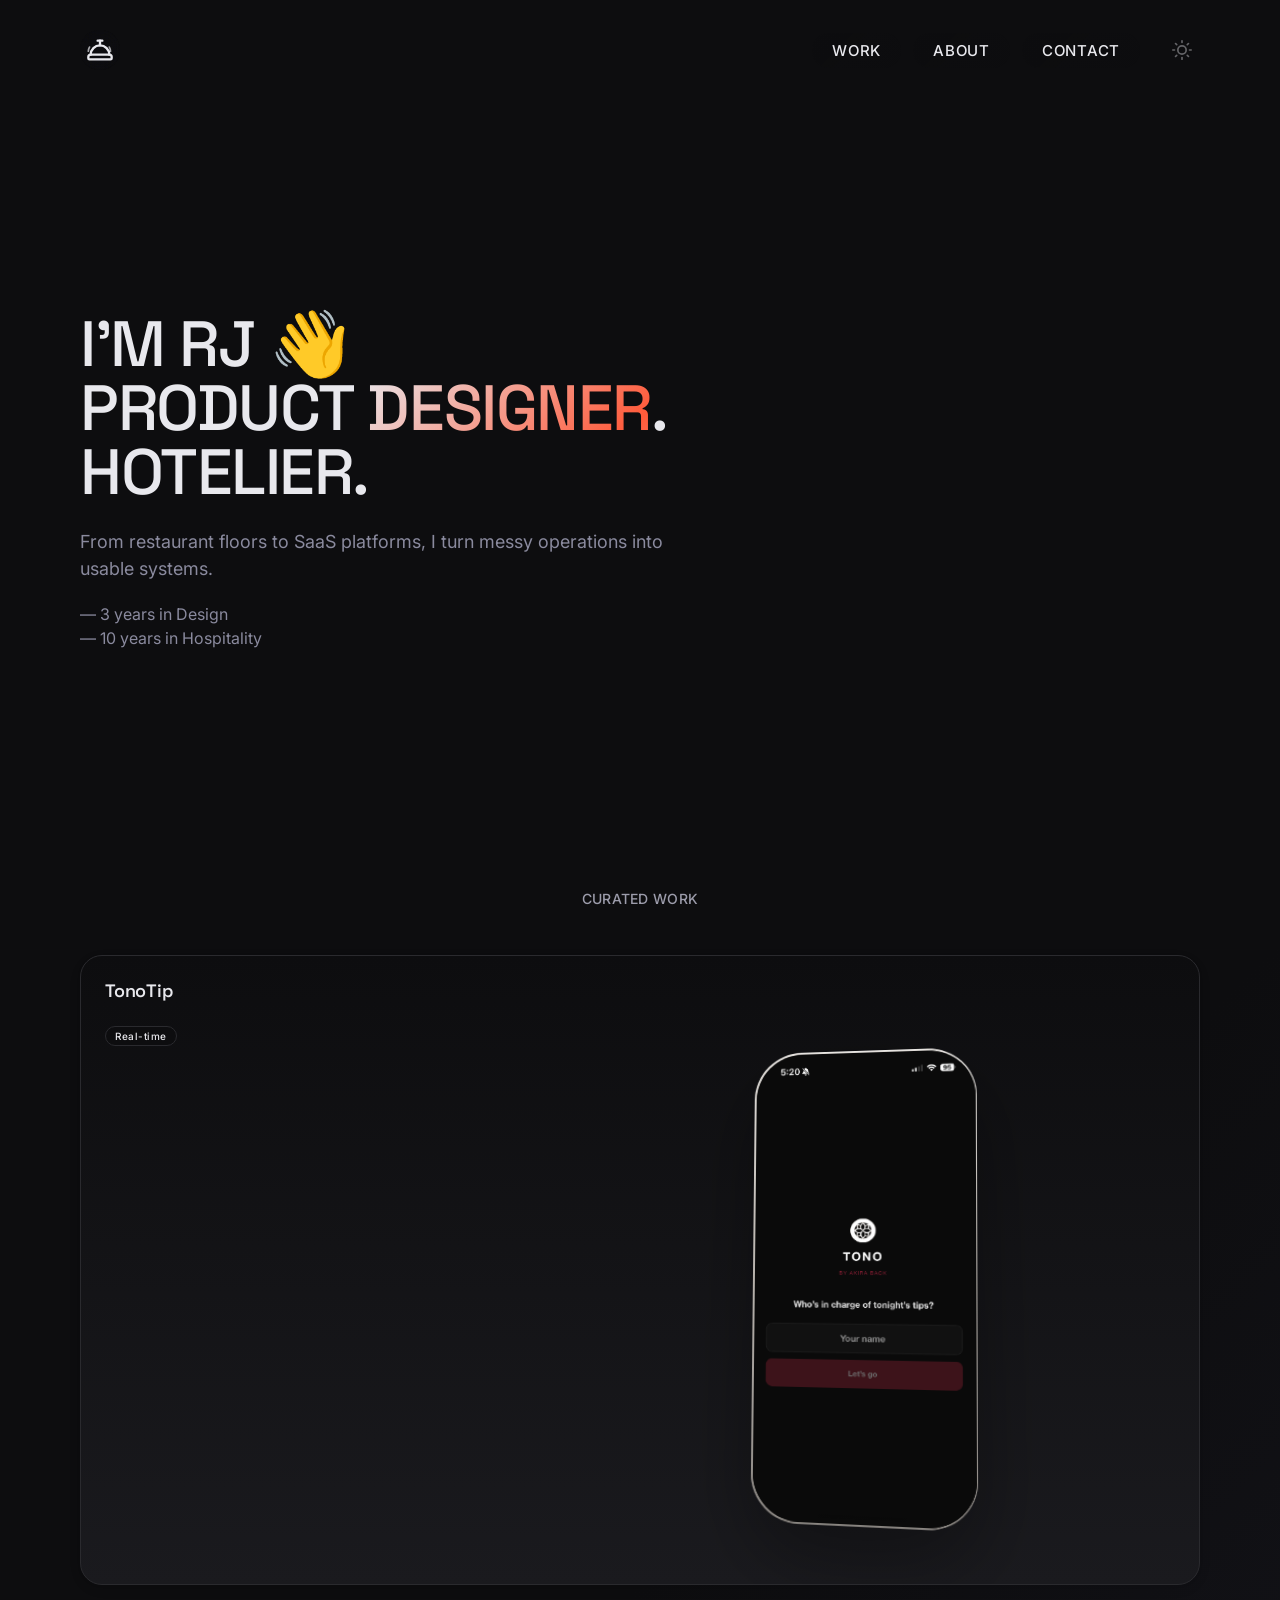
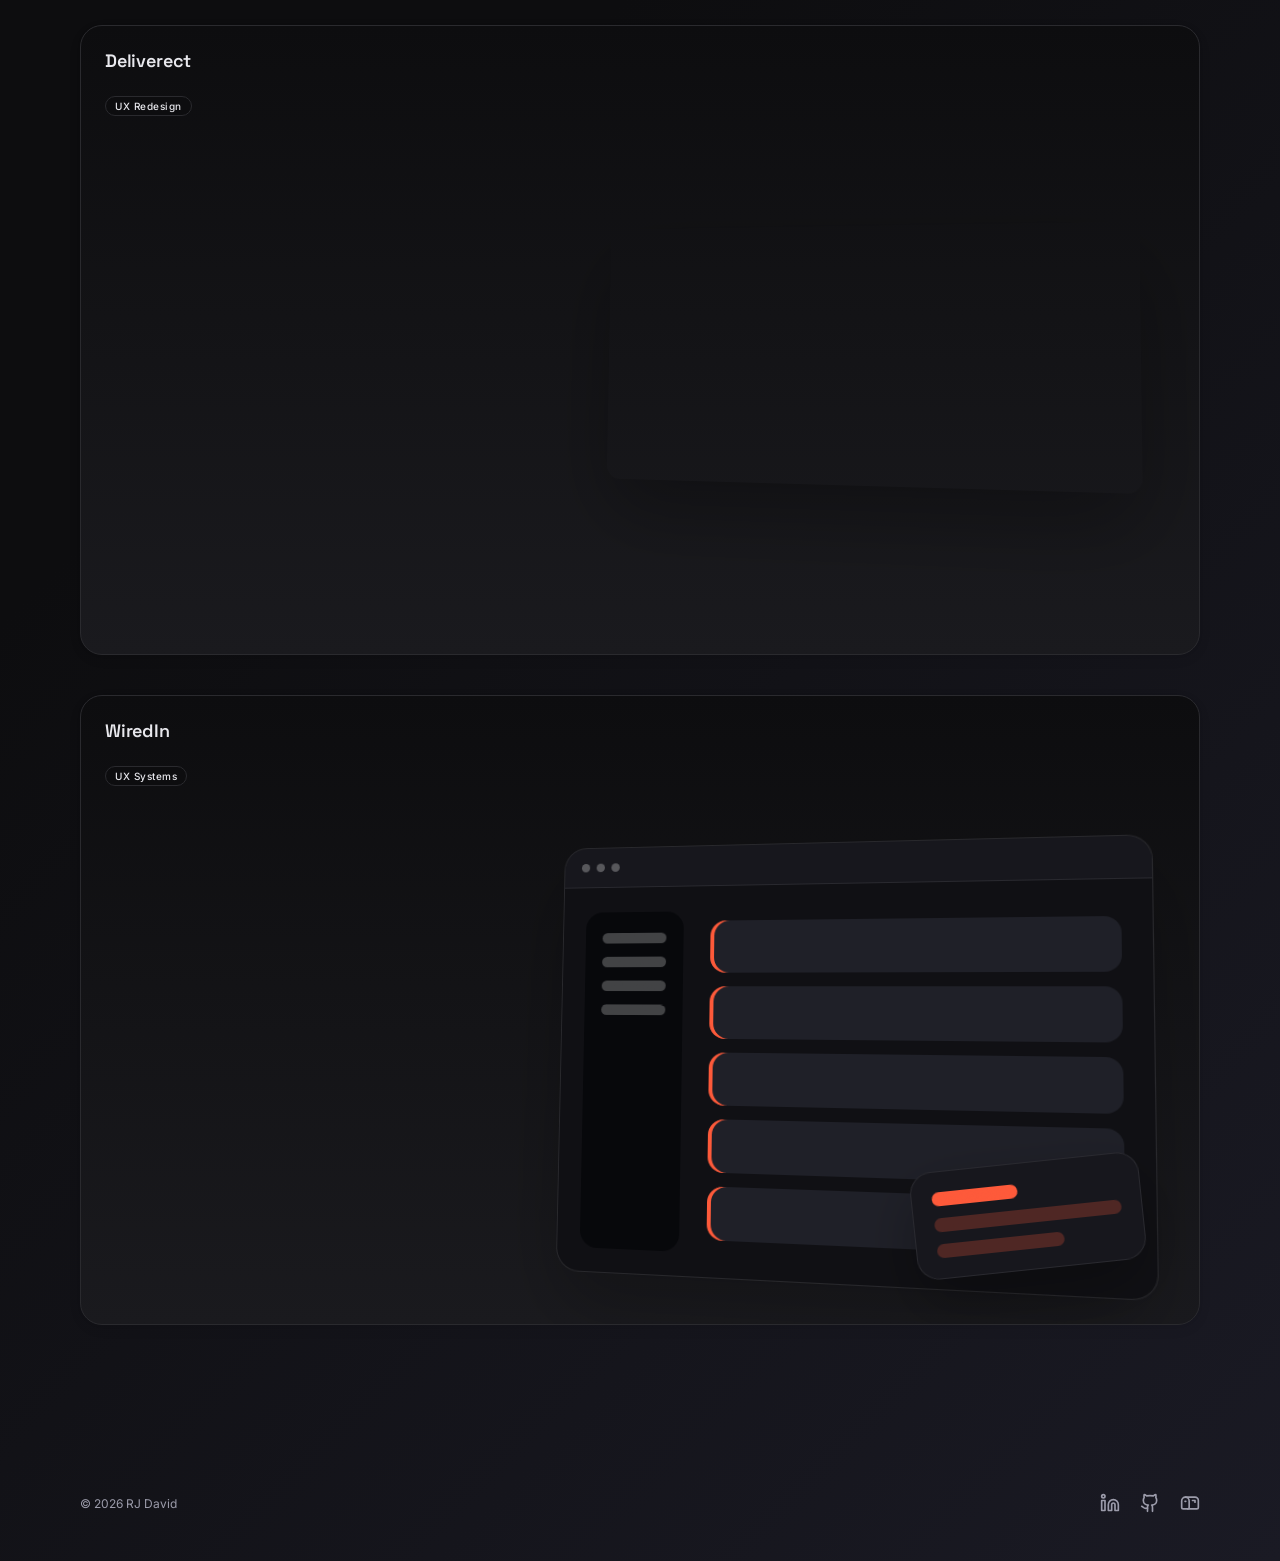
==== commit 18151f87: "Fix theme persistence and dark default" ====
--- a/index.html
+++ b/index.html
@@ -7,6 +7,14 @@
   <title>RJ David — Product Designer</title>
   <link rel="preconnect" href="https://fonts.googleapis.com">
   <link href="https://fonts.googleapis.com/css2?family=Space+Grotesk:wght@400;500;700&family=Inter:wght@400;500;600&display=swap" rel="stylesheet">
+  <script>
+    (function() {
+      try {
+        var theme = localStorage.getItem('theme') || 'dark';
+        document.documentElement.setAttribute('data-theme', theme);
+      } catch (e) {}
+    })();
+  </script>
   <link rel="stylesheet" href="styles.css">
 </head>
 <body>
--- a/styles.css
+++ b/styles.css
@@ -1,5 +1,6 @@
 *, *::before, *::after { box-sizing: border-box; margin: 0; padding: 0; }
 :root {
+  color-scheme: dark;
   --primary: #e0e0e6;
   --cohere-black: #0a0a0c;
   --ink: #e8e8ed;
@@ -18,6 +19,7 @@
   --font-ui: 'Inter', system-ui, sans-serif;
 }
 [data-theme="light"] {
+  color-scheme: light;
   --primary: #17171c;
   --ink: #212121;
   --canvas: #f8f7f4;
@@ -422,7 +424,7 @@
 .contact-panel-header { position: relative; z-index: 1; display: flex; justify-content: space-between; gap: 16px; padding: 12px 14px 18px; color: var(--muted); font-size: 12px; font-weight: 700; letter-spacing: 0.06em; text-transform: uppercase; }
 .calendly-inline-widget { position: relative; z-index: 1; min-width: 320px; height: 700px; border-radius: 18px; overflow: hidden; background: var(--canvas); }
 
-[data-theme="light"] .contact-panel { box-shadow: 0 24px 80px rgba(0,0,0,0.45), inset 0 1px 0 rgba(255,255,255,0.05); }
+[data-theme="light"] .contact-panel { box-shadow: 0 24px 80px rgba(30,24,18,0.14), 0 2px 10px rgba(30,24,18,0.06), inset 0 1px 0 rgba(255,255,255,0.7); }
 [data-theme="light"] .contact-action-primary { background: var(--ink); color: var(--canvas); }
 [data-theme="light"] .calendly-inline-widget { background: var(--soft-stone); }
 
@@ -714,8 +716,8 @@
   background: color-mix(in srgb, var(--soft-stone) 72%, transparent);
 }
 
-[data-theme="light"] .project-card { box-shadow: 0 4px 16px rgba(0,0,0,0.25), 0 1px 4px rgba(0,0,0,0.15); }
-[data-theme="light"] .project-card:hover { box-shadow: 0 24px 64px rgba(255,255,255,0.06), 0 8px 24px rgba(255,255,255,0.03), inset 0 1px 0 rgba(255,255,255,0.06); filter: brightness(1.15); }
+[data-theme="light"] .project-card { box-shadow: 0 4px 16px rgba(30,24,18,0.08), 0 1px 4px rgba(30,24,18,0.06); }
+[data-theme="light"] .project-card:hover { box-shadow: 0 24px 64px rgba(30,24,18,0.16), 0 8px 24px rgba(30,24,18,0.08), inset 0 1px 0 rgba(255,255,255,0.75); filter: brightness(1.02); }
 [data-theme="light"] .project-card::before {
   mix-blend-mode: screen;
   opacity: 0.06;
@@ -884,8 +886,8 @@
 }
 
 [data-theme="light"] .tool-card:hover {
-  box-shadow: 0 24px 64px rgba(255,255,255,0.06), 0 8px 24px rgba(255,255,255,0.03), inset 0 1px 0 rgba(255,255,255,0.06);
-  filter: brightness(1.15);
+  box-shadow: 0 24px 64px rgba(30,24,18,0.14), 0 8px 24px rgba(30,24,18,0.08), inset 0 1px 0 rgba(255,255,255,0.75);
+  filter: brightness(1.04);
 }
 [data-theme="light"] .tool-card:hover .tool-icon-bg {
   filter: brightness(1.3);
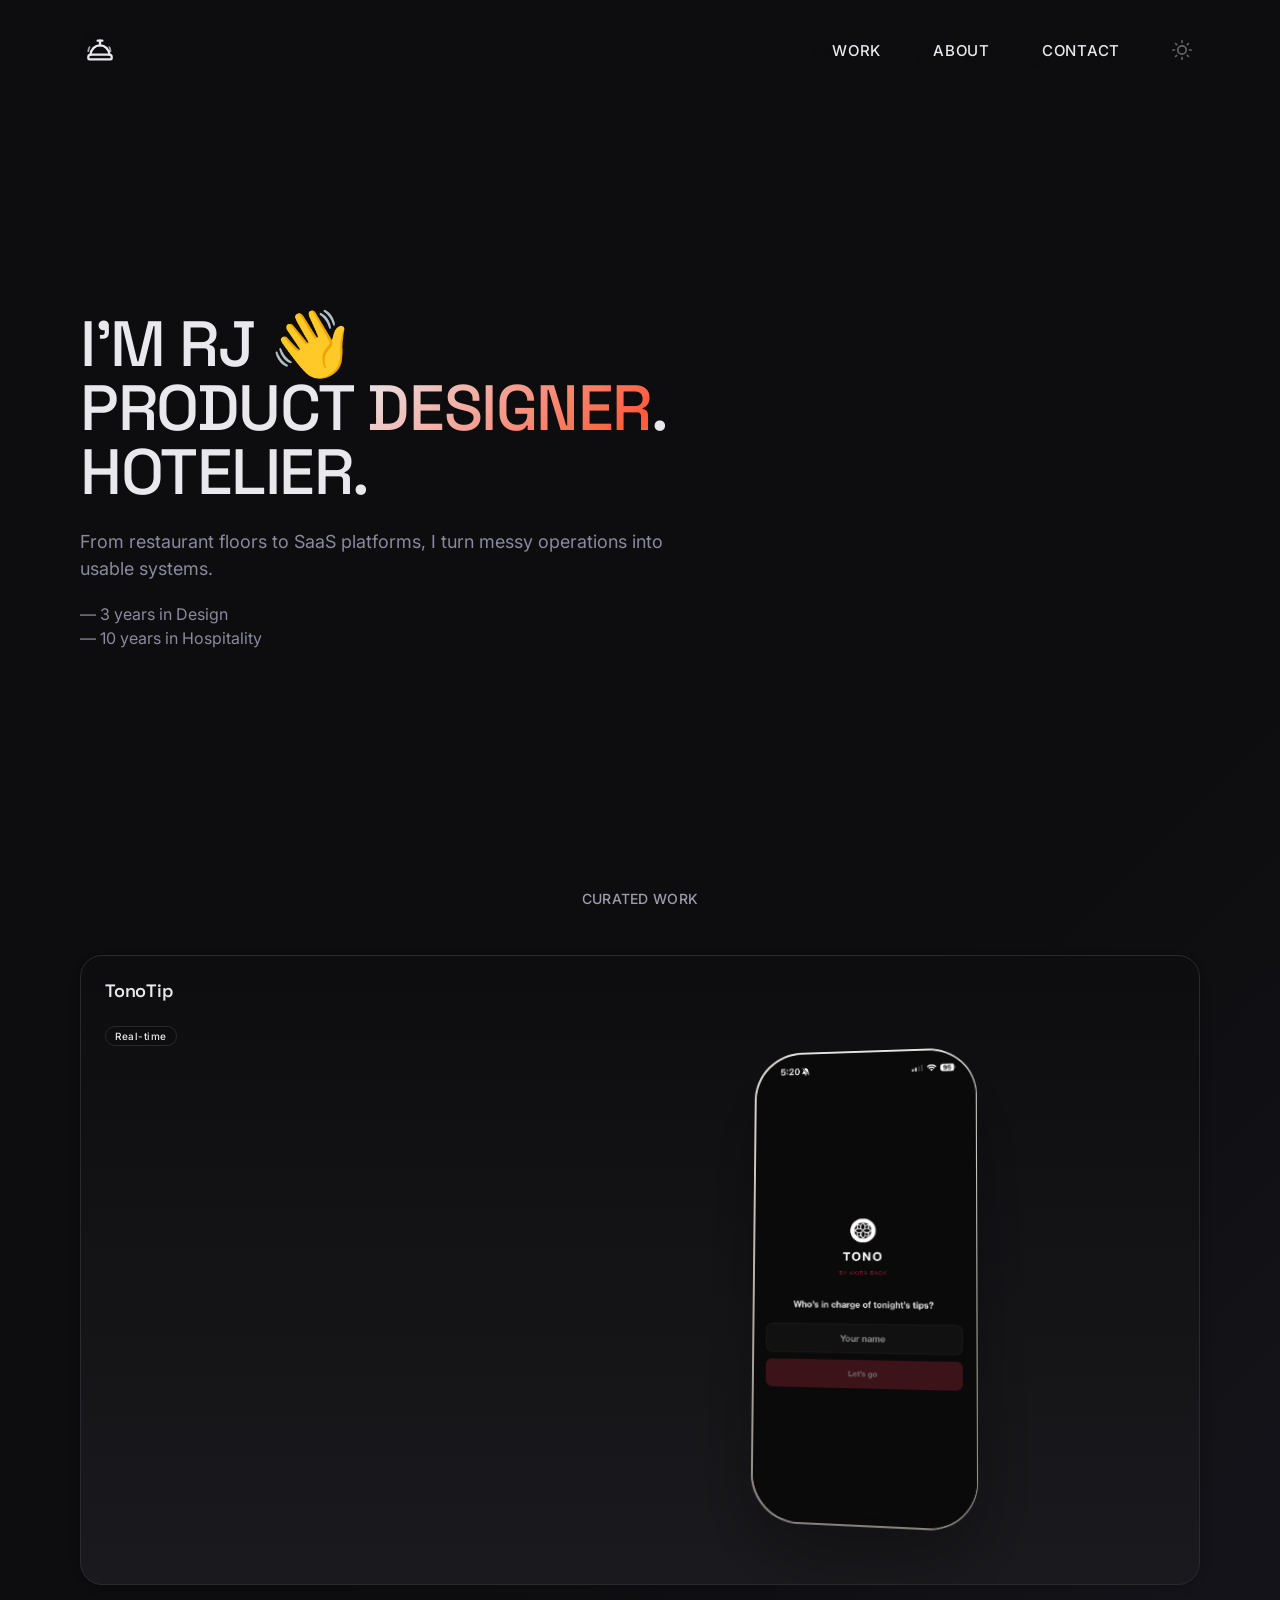
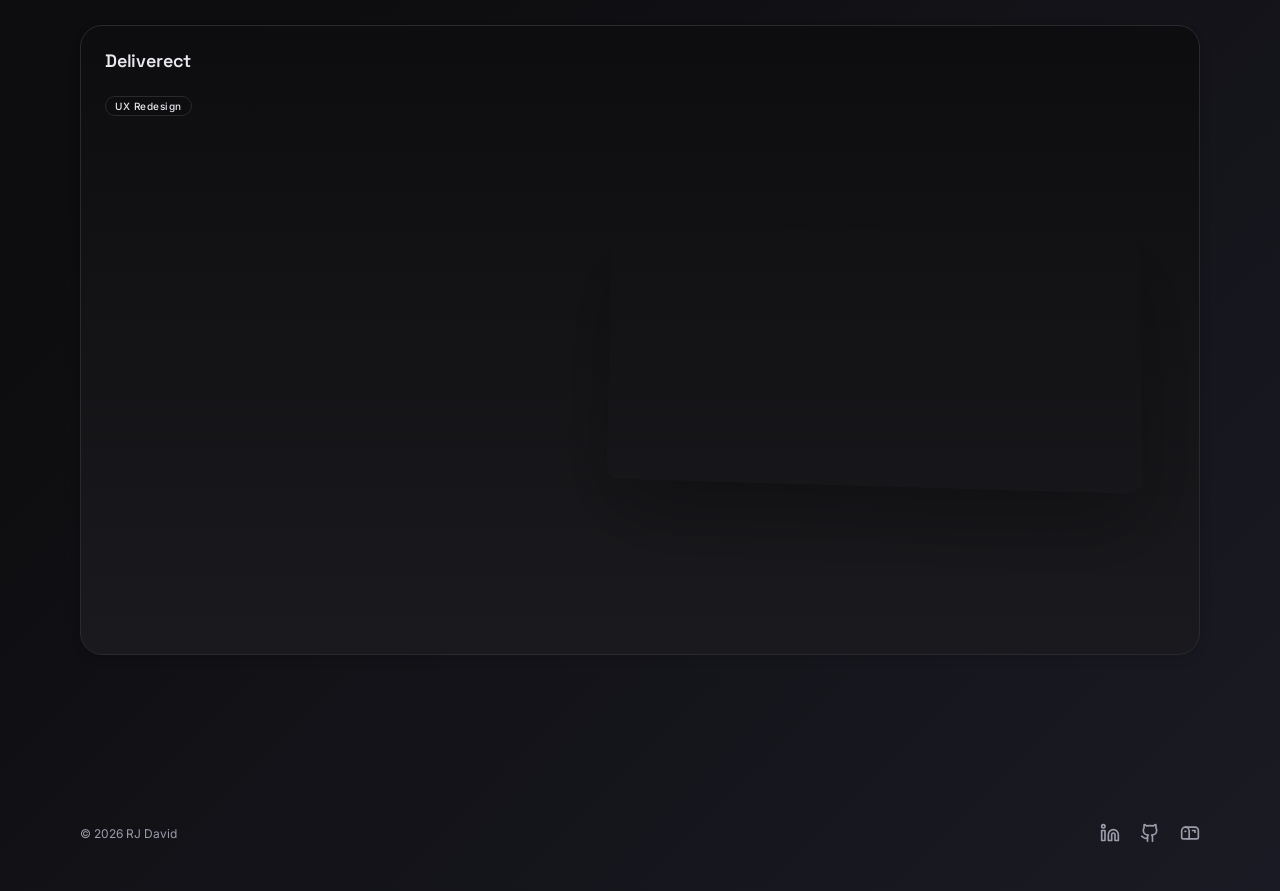
==== commit 0523e08b: "Remove WiredIn card from work grid" ====
--- a/index.html
+++ b/index.html
@@ -107,34 +107,6 @@
             <svg viewBox="0 0 24 24"><line x1="7" y1="17" x2="17" y2="7"/><polyline points="7 7 17 7 17 17"/></svg>
           </div>
         </a>
-        <a href="wiredin.html" class="project-card">
-          <div class="card-accent" style="background:#003c33;opacity:0"></div>
-          <div class="card-image mockup-stage mockup-deliverect" aria-hidden="true">
-            <div class="mockup-browser">
-              <div class="mockup-chrome"><span></span><span></span><span></span></div>
-              <div class="mockup-sidebar"><span></span><span></span><span></span><span></span></div>
-              <div class="mockup-settings">
-                <span></span><span></span><span></span><span></span><span></span>
-              </div>
-            </div>
-            <div class="mockup-floating-card">
-              <span></span><span></span><span></span>
-            </div>
-          </div>
-          <div class="cs-content">
-            <p class="cs-title">WiredIn</p>
-            <p class="cs-desc">UX systems project exploring productivity, coordination, and interruptions across fragmented workflows.</p>
-            <div class="cs-pills">
-              <span class="cs-pill">UX Systems</span>
-            </div>
-            <span class="card-stamp" style="color:#c73a1d;border-color:#c73a1d">Research-driven UX</span>
-            <span class="card-stamp card-stamp-second">Workflow systems</span>
-            <span class="card-stamp" style="color:#003c33;border-color:#003c33">IA + journey mapping</span>
-          </div>
-          <div class="cs-arrow">
-            <svg viewBox="0 0 24 24"><line x1="7" y1="17" x2="17" y2="7"/><polyline points="7 7 17 7 17 17"/></svg>
-          </div>
-        </a>
       </div>
     </div>
   </section>
--- a/styles.css
+++ b/styles.css
@@ -496,6 +496,62 @@
   opacity: 1;
 }
 
+/* ═══ LARGE STAT ROW ═══ */
+.stat-row-lg {
+  display: grid;
+  grid-template-columns: repeat(3, 1fr);
+  gap: 12px;
+}
+.stat-lg {
+  border: 1px solid var(--hairline);
+  border-radius: 18px;
+  background: color-mix(in srgb, var(--canvas) 70%, transparent);
+  padding: 36px 24px;
+  text-align: center;
+  display: flex;
+  flex-direction: column;
+  gap: 8px;
+}
+.stat-lg-value {
+  font-family: var(--font-display);
+  font-size: 38px;
+  font-weight: 600;
+  line-height: 1;
+  color: var(--ink);
+}
+.stat-lg-label {
+  font-size: 11px;
+  font-weight: 600;
+  letter-spacing: 0.05em;
+  text-transform: uppercase;
+  color: var(--muted);
+  line-height: 1.3;
+}
+@media (max-width: 768px) {
+  .stat-row-lg { grid-template-columns: 1fr; gap: 8px; }
+  .stat-lg { padding: 24px 16px; }
+  .stat-lg-value { font-size: 30px; }
+}
+
+/* ═══ LARGER PHONE MOCKUPS FOR FEATURE CARDS ═══ */
+.feature-mockups .phone-mockup--lg {
+  width: 260px;
+}
+@media (max-width: 1024px) {
+  .feature-mockups .phone-mockup--lg { width: 200px; }
+}
+@media (max-width: 768px) {
+  .feature-mockups .phone-mockup--lg { width: 180px; }
+}
+@media (max-width: 480px) {
+  .feature-mockups .phone-mockup--lg { width: 150px; }
+}
+
+/* ═══ LARGER DESIGN VISUALS ═══ */
+.design-visual--lg {
+  aspect-ratio: 16/10 !important;
+}
+
 /* ═══ HAMBURGER ═══ */
 .hamburger {
   display: none;
@@ -555,13 +611,17 @@
   min-height: 100vh;
   display: flex;
   align-items: center;
-  padding: 120px 80px;
+  padding: 40px 80px;
   scroll-margin-top: 100px;
   opacity: 0.25;
   transition: opacity 0.35s cubic-bezier(0.16, 1, 0.3, 1);
 }
 .about-section.active {
   opacity: 1;
+}
+#tool-stack.about-section,
+#hobbies.about-section {
+  align-items: flex-start;
 }
 .about-section-inner {
   max-width: 960px;
@@ -1029,6 +1089,341 @@
   .cs-title { font-size: 15px; }
 }
 
+.overview-grid {
+  display: grid;
+  grid-template-columns: repeat(2, 1fr);
+  gap: 12px;
+}
+.overview-card {
+  border: 1px solid var(--hairline);
+  border-radius: 18px;
+  background: color-mix(in srgb, var(--canvas) 70%, transparent);
+  padding: 24px;
+}
+.overview-card h3 {
+  font-family: var(--font-display);
+  font-size: 13px;
+  font-weight: 700;
+  letter-spacing: 0.06em;
+  text-transform: uppercase;
+  color: var(--muted);
+  margin-bottom: 12px;
+}
+.overview-card p {
+  font-size: 14px;
+  line-height: 1.7;
+  color: var(--body-muted);
+}
+@media (max-width: 768px) {
+  .overview-grid {
+    grid-template-columns: 1fr;
+    gap: 10px;
+  }
+  .overview-card {
+    padding: 20px;
+  }
+}
+@media (max-width: 480px) {
+  .overview-card {
+    padding: 18px;
+  }
+  .overview-card p {
+    font-size: 13px;
+  }
+}
+
+.stats-grid {
+  display: grid;
+  grid-template-columns: repeat(2, 1fr);
+  gap: 10px;
+}
+.stat-card {
+  display: flex;
+  flex-direction: column;
+  align-items: center;
+  justify-content: center;
+  text-align: center;
+  padding: 20px 16px;
+  gap: 6px;
+}
+.stat-value {
+  font-family: var(--font-display);
+  font-size: 22px;
+  font-weight: 600;
+  line-height: 1;
+  color: var(--ink);
+}
+.stat-label {
+  font-size: 11px;
+  font-weight: 600;
+  letter-spacing: 0.05em;
+  text-transform: uppercase;
+  color: var(--muted);
+  line-height: 1.3;
+}
+@media (max-width: 768px) {
+  .stats-grid {
+    gap: 8px;
+  }
+  .stat-card {
+    padding: 16px 12px;
+  }
+  .stat-value {
+    font-size: 20px;
+  }
+  .stat-label {
+    font-size: 10px;
+  }
+}
+
+.placeholder-lg {
+  width: 100%;
+  min-height: 400px;
+  border: 1px solid var(--hairline);
+  border-radius: 18px;
+  background: var(--soft-stone);
+  display: flex;
+  align-items: center;
+  justify-content: center;
+  color: var(--muted);
+  font-size: 14px;
+  font-weight: 500;
+  text-transform: uppercase;
+  letter-spacing: 0.05em;
+}
+.placeholder-sm {
+  width: 100%;
+  min-height: 260px;
+  border: 1px solid var(--hairline);
+  border-radius: 18px;
+  background: var(--soft-stone);
+  display: flex;
+  align-items: center;
+  justify-content: center;
+  color: var(--muted);
+  font-size: 14px;
+  font-weight: 500;
+  text-transform: uppercase;
+  letter-spacing: 0.05em;
+}
+@media (max-width: 768px) {
+  .placeholder-lg {
+    min-height: 280px;
+  }
+  .placeholder-sm {
+    min-height: 200px;
+  }
+}
+
+.concept-flow {
+  display: grid;
+  grid-template-columns: repeat(2, 1fr);
+  gap: 12px;
+}
+.concept-card {
+  border: 1px solid var(--hairline);
+  border-radius: 18px;
+  background: color-mix(in srgb, var(--canvas) 70%, transparent);
+  padding: 24px;
+  display: flex;
+  flex-direction: column;
+  gap: 10px;
+}
+.concept-step-label {
+  font-size: 10px;
+  font-weight: 700;
+  letter-spacing: 0.08em;
+  text-transform: uppercase;
+  color: var(--muted);
+  display: block;
+  margin-bottom: 4px;
+}
+.concept-step-text {
+  font-size: 14px;
+  line-height: 1.6;
+  color: var(--body-muted);
+}
+.concept-step-title {
+  font-size: 15px;
+  font-weight: 600;
+  color: var(--ink);
+  line-height: 1.3;
+  margin-bottom: 4px;
+}
+.concept-arrow {
+  display: flex;
+  align-items: center;
+  justify-content: center;
+  color: var(--hairline);
+  height: 20px;
+}
+.concept-mockup {
+  width: 100%;
+  aspect-ratio: 16/10;
+  border: 1px solid var(--hairline);
+  border-radius: 12px;
+  background: var(--soft-stone);
+  display: flex;
+  align-items: center;
+  justify-content: center;
+  color: var(--muted);
+  font-size: 11px;
+  font-weight: 500;
+  text-transform: uppercase;
+  letter-spacing: 0.05em;
+  margin-top: 4px;
+}
+@media (max-width: 768px) {
+  .concept-flow {
+    grid-template-columns: 1fr;
+  }
+  .concept-card {
+    padding: 20px;
+  }
+}
+
+.feature-card {
+  border: 1px solid var(--hairline);
+  border-radius: 18px;
+  background: color-mix(in srgb, var(--canvas) 70%, transparent);
+  padding: 48px;
+  margin-bottom: 12px;
+  display: grid;
+  grid-template-columns: 1fr 1fr;
+  gap: 48px;
+  align-items: center;
+}
+.feature-mockups {
+  display: flex;
+  justify-content: center;
+  align-items: center;
+  gap: 24px;
+}
+.feature-mockups .phone-mockup {
+  width: 200px;
+}
+.feature-content h3 {
+  font-family: var(--font-display);
+  font-size: 18px;
+  font-weight: 600;
+  color: var(--ink);
+  margin-bottom: 12px;
+  line-height: 1.3;
+}
+.feature-content p {
+  font-size: 15px;
+  line-height: 1.7;
+  color: var(--body-muted);
+}
+.feature-content p + p {
+  margin-top: 12px;
+}
+@media (max-width: 1024px) {
+  .feature-card {
+    gap: 32px;
+    padding: 36px;
+  }
+  .feature-mockups .phone-mockup {
+    width: 170px;
+  }
+}
+@media (max-width: 768px) {
+  .feature-card {
+    grid-template-columns: 1fr;
+    gap: 28px;
+    padding: 28px;
+  }
+  .feature-mockups .phone-mockup {
+    width: 160px;
+  }
+  .feature-content h3 {
+    font-size: 17px;
+  }
+}
+@media (max-width: 480px) {
+  .feature-card {
+    padding: 20px;
+    gap: 20px;
+  }
+  .feature-mockups {
+    gap: 12px;
+  }
+  .feature-mockups .phone-mockup {
+    width: 130px;
+  }
+  .feature-content h3 {
+    font-size: 16px;
+  }
+  .feature-content p {
+    font-size: 14px;
+  }
+}
+
+.design-grid {
+  display: grid;
+  grid-template-columns: repeat(2, 1fr);
+  gap: 12px;
+  margin-bottom: 64px;
+}
+.design-card {
+  border: 1px solid var(--hairline);
+  border-radius: 18px;
+  background: color-mix(in srgb, var(--canvas) 70%, transparent);
+  overflow: hidden;
+}
+.design-visual {
+  width: 100%;
+  aspect-ratio: 5/3;
+  background: var(--soft-stone);
+  display: flex;
+  align-items: center;
+  justify-content: center;
+  color: var(--muted);
+  font-size: 13px;
+  font-weight: 500;
+  text-transform: uppercase;
+  letter-spacing: 0.05em;
+  border-bottom: 1px solid var(--hairline);
+}
+.design-text {
+  padding: 20px 24px 24px;
+}
+.design-card-title {
+  font-family: var(--font-display);
+  font-size: 15px;
+  font-weight: 600;
+  color: var(--ink);
+  line-height: 1.3;
+  margin-bottom: 8px;
+}
+.design-text p {
+  font-size: 14px;
+  line-height: 1.7;
+  color: var(--body-muted);
+}
+@media (max-width: 768px) {
+  .design-grid {
+    grid-template-columns: 1fr;
+  }
+  .design-visual {
+    aspect-ratio: 4/3;
+  }
+  .design-text {
+    padding: 16px 20px 20px;
+  }
+}
+@media (max-width: 480px) {
+  .design-visual {
+    aspect-ratio: 1/1;
+  }
+  .design-text {
+    padding: 14px 16px 18px;
+  }
+  .design-text p {
+    font-size: 13px;
+  }
+}
+
 /* ═══ SIDEBAR RESPONSIVE ═══ */
 @media (max-width: 768px) {
   .sidebar {
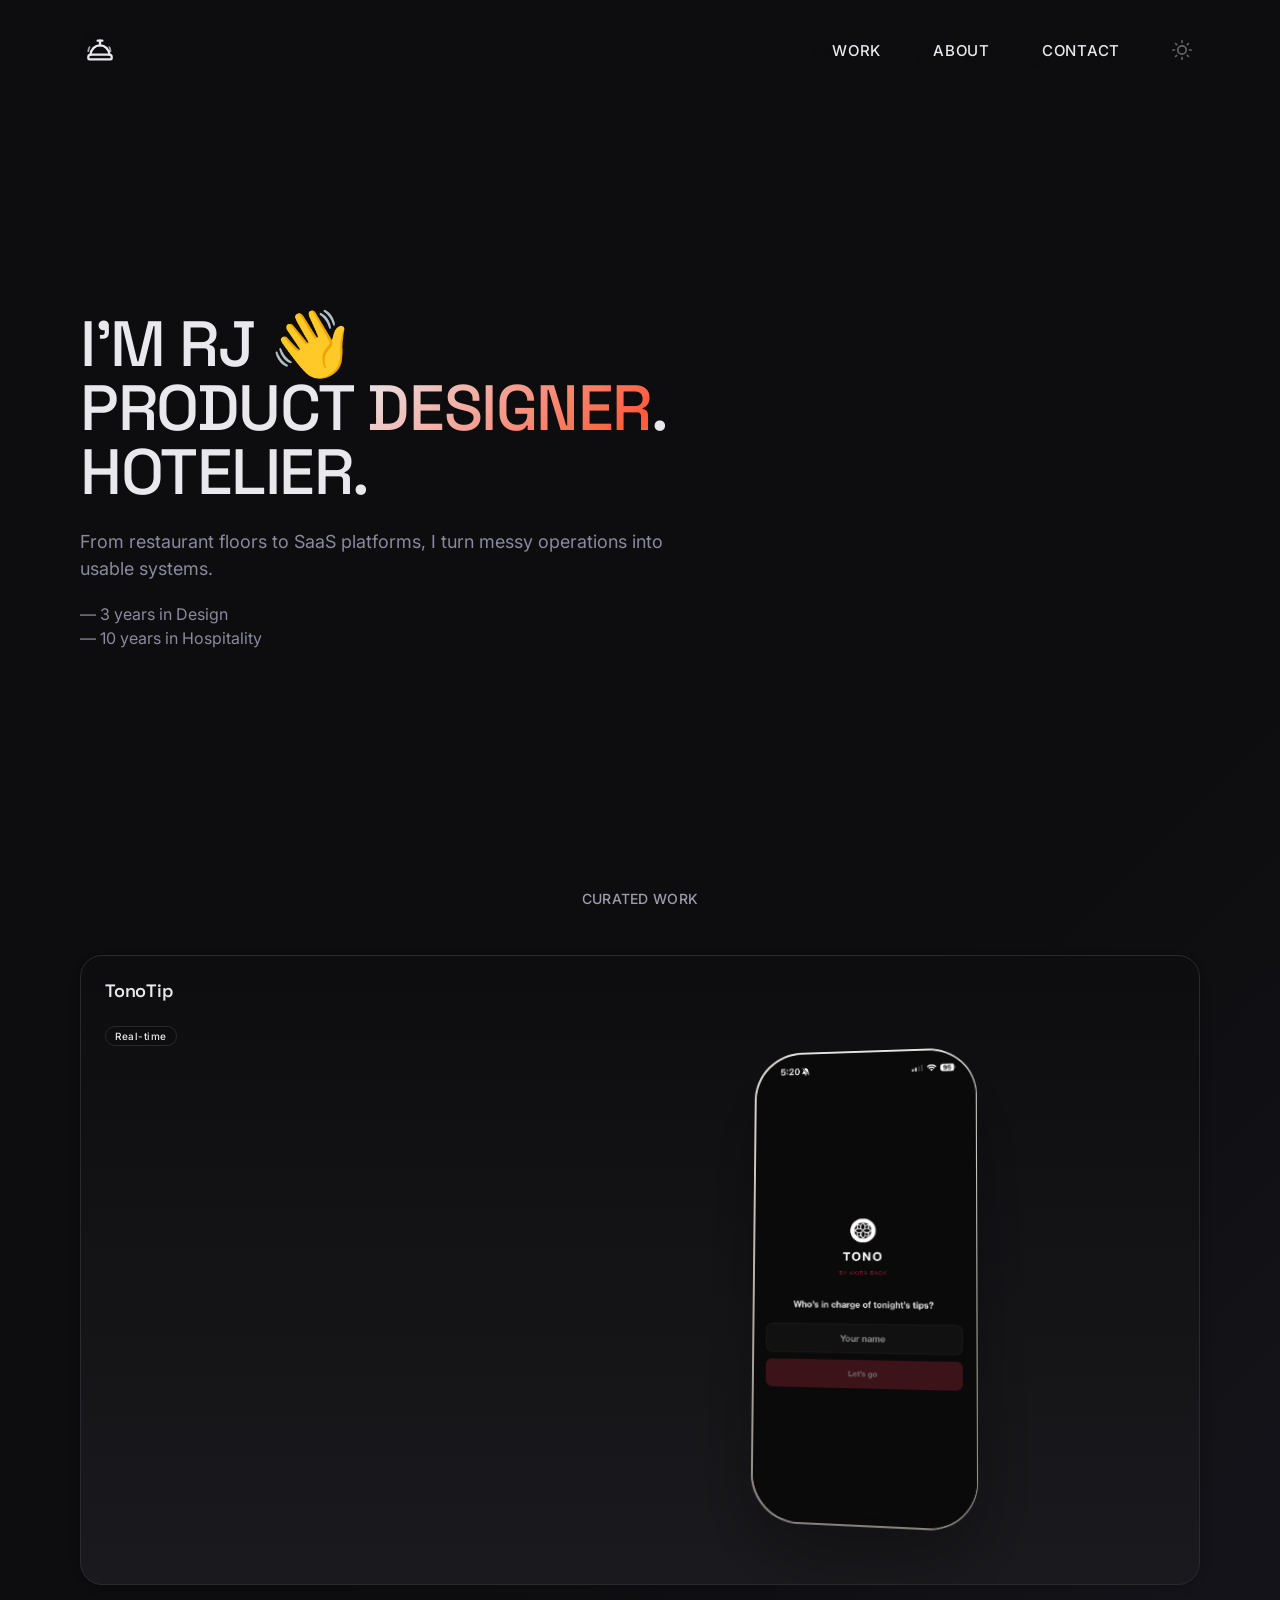
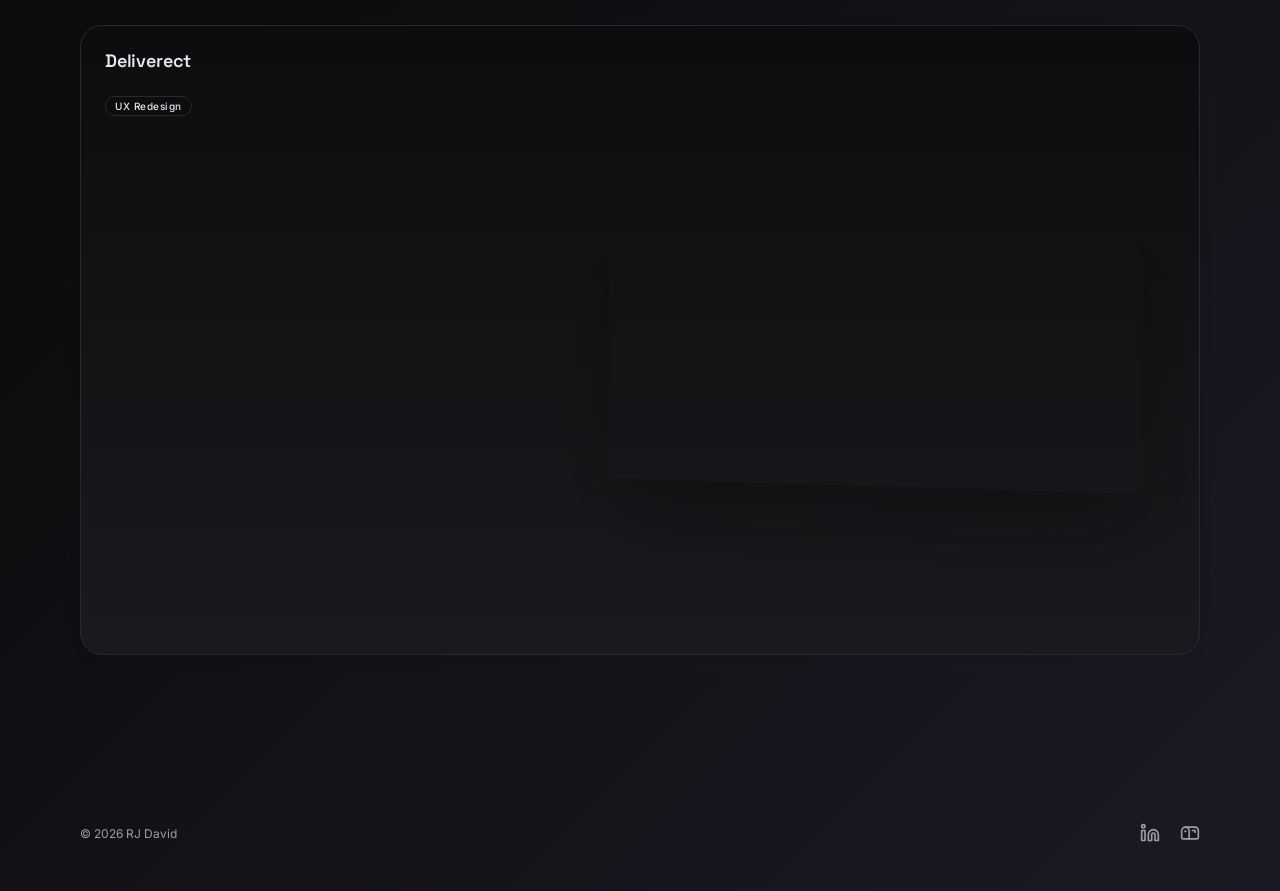
==== commit 634f796d: "Remove GitHub icon from footer" ====
--- a/index.html
+++ b/index.html
@@ -117,10 +117,7 @@
       <a href="https://www.linkedin.com/in/rj-david/" target="_blank" aria-label="LinkedIn">
         <svg class="li-icon" viewBox="0 0 24 24" fill="none" stroke="currentColor" stroke-width="2" stroke-linecap="round" stroke-linejoin="round"><path class="li-draw" d="M16 8a6 6 0 0 1 6 6v7h-4v-7a2 2 0 0 0-2-2 2 2 0 0 0-2 2v7h-4v-7a6 6 0 0 1 6-6z"/><rect class="li-draw" x="2" y="9" width="4" height="12"/><circle class="li-draw" cx="4" cy="4" r="2"/></svg>
       </a>
-      <a href="https://github.com/rjdavid23" target="_blank" aria-label="GitHub">
-        <svg class="gh-icon" viewBox="0 0 24 24" fill="none" stroke="currentColor" stroke-width="2" stroke-linecap="round" stroke-linejoin="round"><path class="gh-body" d="M15 22v-4a4.8 4.8 0 0 0-1-3.5c3 0 6-2 6-5.5.08-1.25-.27-2.48-1-3.5.28-1.15.28-2.35 0-3.5 0 0-1 0-3 1.5-2.64-.5-5.36-.5-8 0C6 2 5 2 5 2c-.3 1.15-.3 2.35 0 3.5A5.403 5.403 0 0 0 4 9c0 3.5 3 5.5 6 5.5-.39.49-.68 1.05-.85 1.65-.17.6-.22 1.23-.15 1.85v4"/><path class="gh-tail" d="M9 18c-4.51 2-5-2-7-2"/></svg>
-      </a>
-      <a href="mailto:rj.david@ymail.com" aria-label="Email">
+<a href="mailto:rj.david@ymail.com" aria-label="Email">
         <svg class="mailbox-icon" viewBox="0 0 24 24" fill="none" stroke="currentColor" stroke-width="2" stroke-linecap="round" stroke-linejoin="round" style="overflow: visible;"><path d="M22 17a2 2 0 0 1-2 2H4a2 2 0 0 1-2-2V9.5C2 7 4 5 6.5 5H18c2.2 0 4 1.8 4 4v8Z"/><path class="mailbox-flag" d="M18 11V9H15"/><path d="M6.5 5C9 5 11 7 11 9.5V17a2 2 0 0 1-2 2"/><line x1="6" x2="7" y1="10" y2="10"/></svg>
       </a>
     </div>
